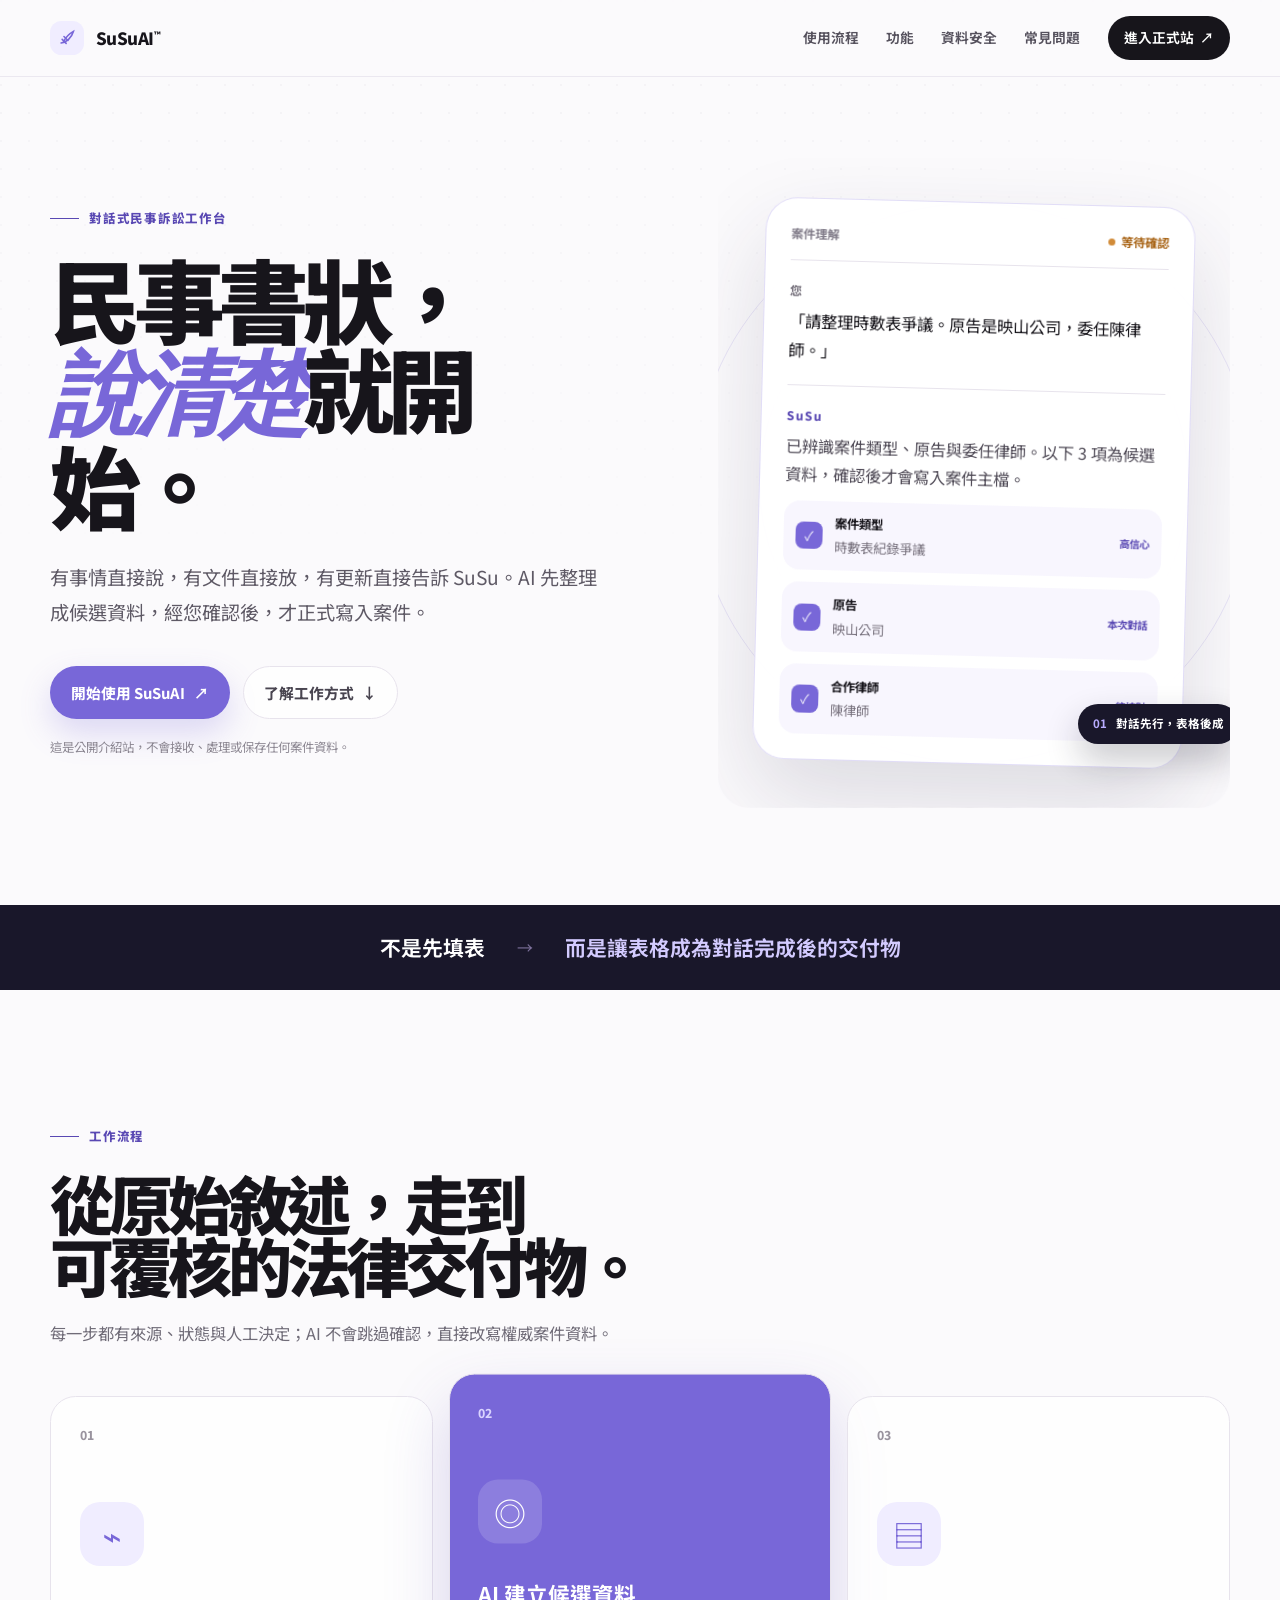
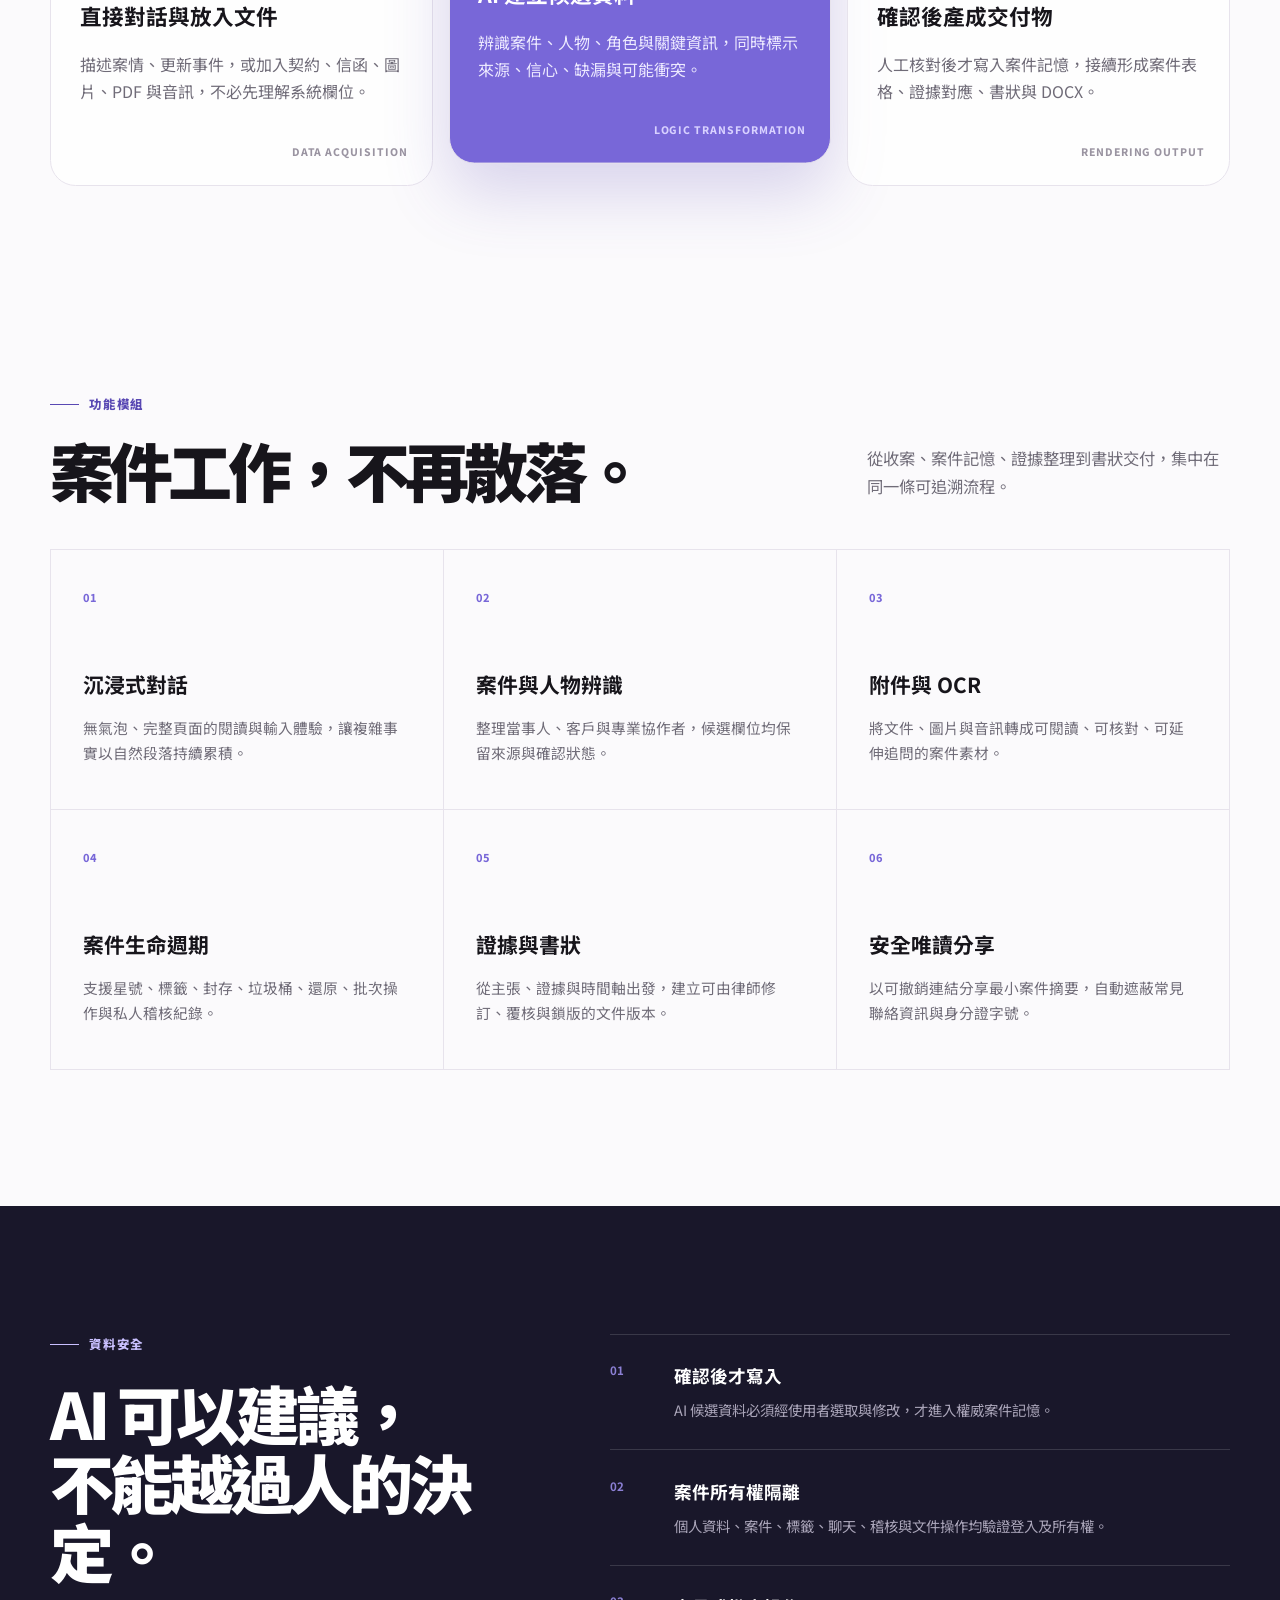
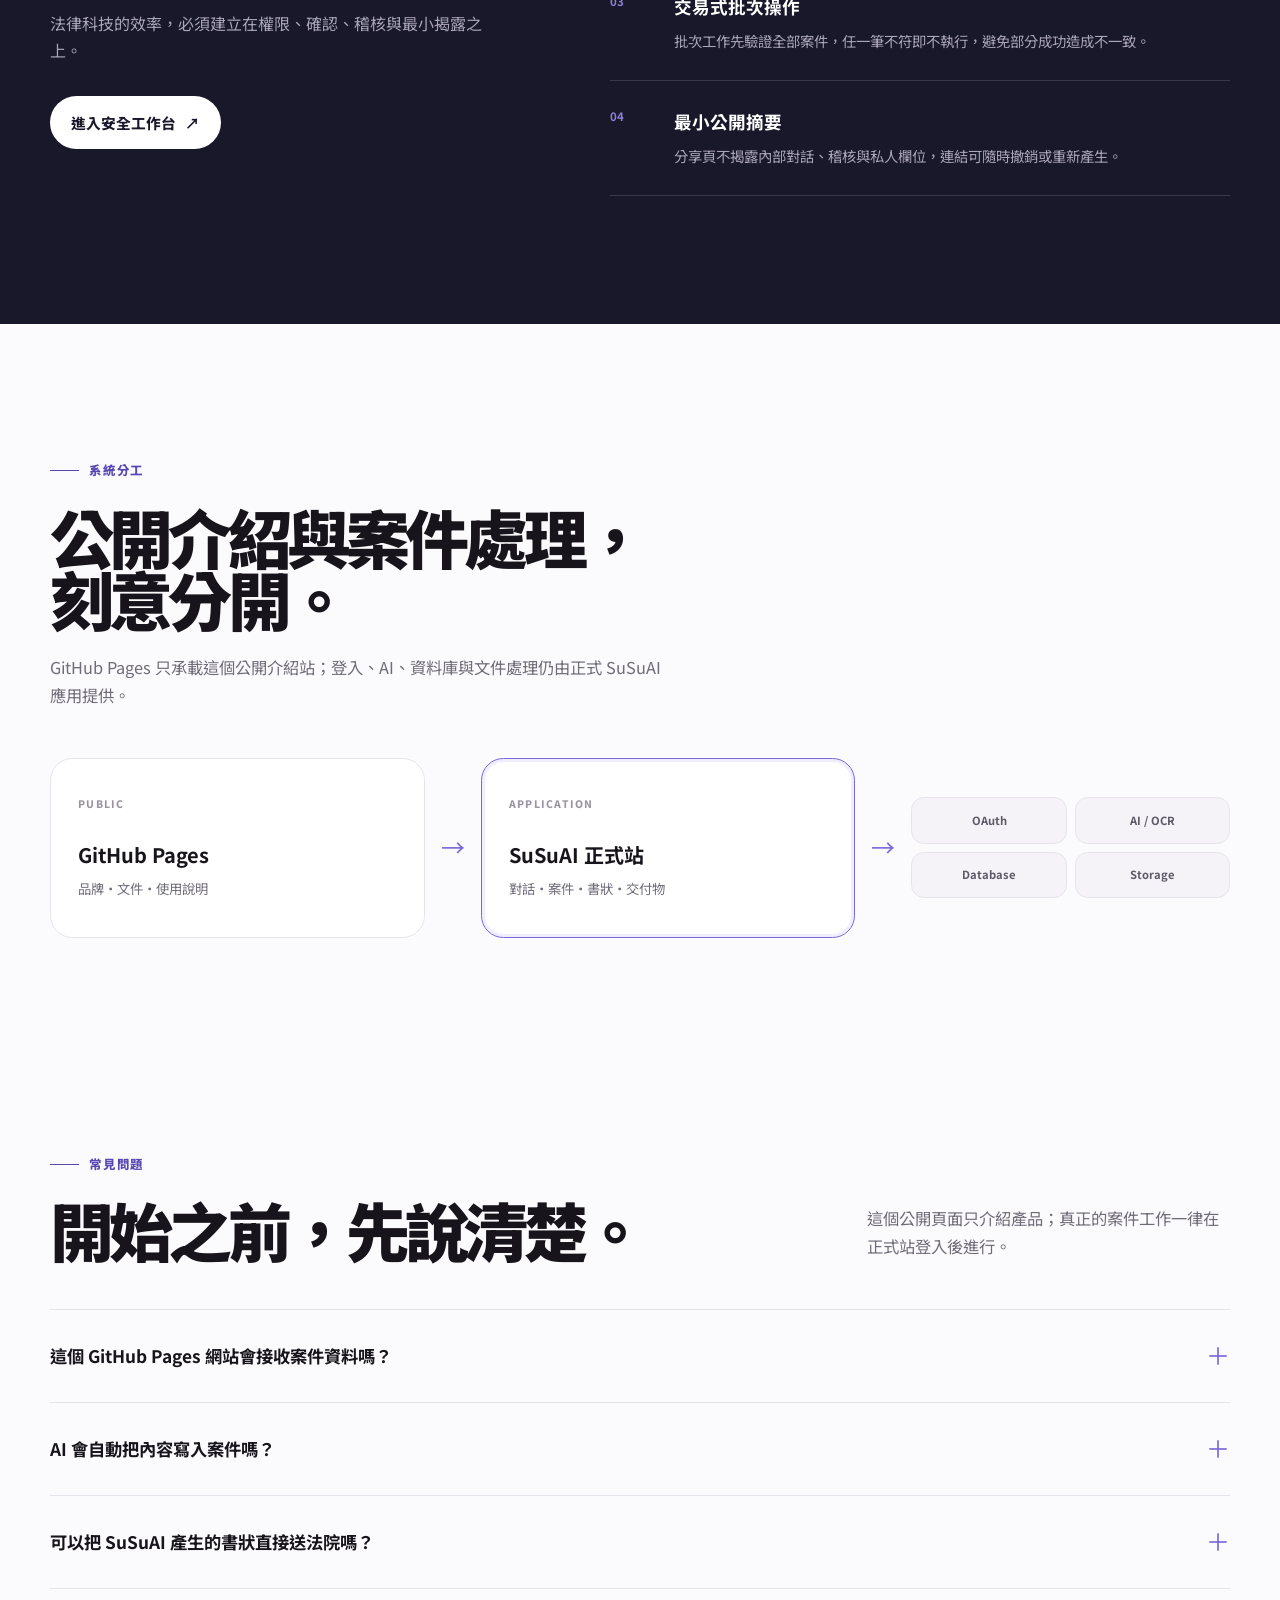
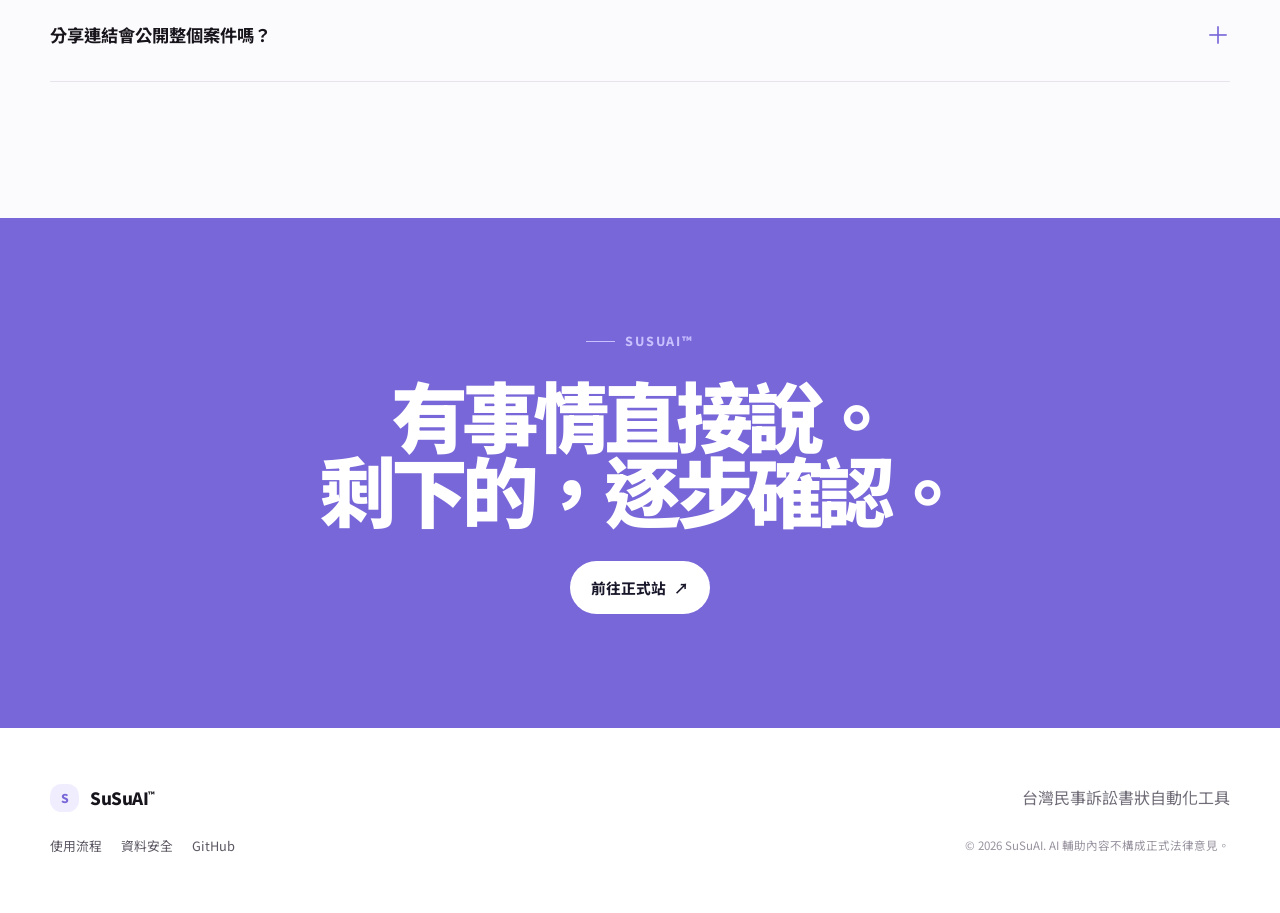
==== index.html @ 1cd90d8f "Publish SuSuAI GitHub Pages introduction site" ====
<!doctype html>
<html lang="zh-Hant">
  <head>
    <meta charset="UTF-8" />
    <meta name="viewport" content="width=device-width, initial-scale=1" />
    <meta name="theme-color" content="#f8f7fc" />
    <meta
      name="description"
      content="SuSuAI 是以對話為入口的台灣民事訴訟書狀協作工具，協助整理案件資料、確認 AI 候選欄位、管理證據與產出可覆核交付物。"
    />
    <meta name="robots" content="index,follow,max-image-preview:large" />
    <meta property="og:type" content="website" />
    <meta property="og:locale" content="zh_TW" />
    <meta property="og:title" content="SuSuAI｜民事書狀，說清楚就開始" />
    <meta
      property="og:description"
      content="從對話與文件開始，由 AI 建立候選資料，經人工確認後形成案件記憶與法律交付物。"
    />
    <meta property="og:url" content="https://kuohuafan.github.io/susuai-pages/" />
    <link rel="canonical" href="https://kuohuafan.github.io/susuai-pages/" />
    <link rel="preconnect" href="https://fonts.googleapis.com" />
    <link rel="preconnect" href="https://fonts.gstatic.com" crossorigin />
    <link
      href="https://fonts.googleapis.com/css2?family=Noto+Sans+TC:wght@400;500;600;700;800;900&family=Source+Serif+4:ital,wght@0,600;1,600&display=swap"
      rel="stylesheet"
    />
    <link
      rel="icon"
      href="data:image/svg+xml,%3Csvg xmlns='http://www.w3.org/2000/svg' viewBox='0 0 64 64'%3E%3Crect width='64' height='64' rx='16' fill='%23eeeafd'/%3E%3Cpath d='M18 43c12-1 22-11 25-24-8 5-15 12-19 22m-3-4 8 8m-5-14 8 8' fill='none' stroke='%237565d8' stroke-width='4' stroke-linecap='round'/%3E%3C/svg%3E"
    />
    <link rel="stylesheet" href="./styles.css" />
    <title>SuSuAI｜民事書狀，說清楚就開始</title>
  </head>
  <body>
    <a class="skip-link" href="#main">跳至主要內容</a>

    <header class="site-header" data-header>
      <a class="brand" href="#top" aria-label="SuSuAI 首頁">
        <span class="brand-mark" aria-hidden="true">
          <svg viewBox="0 0 32 32" role="img">
            <path d="M7 23.5C14.5 23 21.5 16 24 7.5c-5.2 3-10.4 7.8-13.5 14" />
            <path d="m8.5 18.5 5.5 5.5M11 14.5l5.5 5.5" />
          </svg>
        </span>
        <span>SuSuAI<sup>™</sup></span>
      </a>

      <button class="menu-toggle" type="button" aria-expanded="false" aria-controls="site-nav" data-menu-toggle>
        <span class="sr-only">開啟導覽選單</span>
        <span></span><span></span><span></span>
      </button>

      <nav class="site-nav" id="site-nav" aria-label="主要導覽" data-nav>
        <a href="#workflow">使用流程</a>
        <a href="#features">功能</a>
        <a href="#security">資料安全</a>
        <a href="#faq">常見問題</a>
        <a class="nav-cta" href="https://susuai2.manus.space/" target="_blank" rel="noopener noreferrer">
          進入正式站
          <span aria-hidden="true">↗</span>
        </a>
      </nav>
    </header>

    <main id="main">
      <section class="hero" id="top">
        <div class="hero-copy">
          <p class="eyebrow"><span></span> 對話式民事訴訟工作台</p>
          <h1>民事書狀，<br /><em>說清楚</em>就開始。</h1>
          <p class="hero-lead">
            有事情直接說，有文件直接放，有更新直接告訴 SuSu。AI 先整理成候選資料，經您確認後，才正式寫入案件。
          </p>
          <div class="hero-actions">
            <a class="button button-primary" href="https://susuai2.manus.space/" target="_blank" rel="noopener noreferrer">
              開始使用 SuSuAI <span aria-hidden="true">↗</span>
            </a>
            <a class="button button-quiet" href="#workflow">了解工作方式 <span aria-hidden="true">↓</span></a>
          </div>
          <p class="public-note">這是公開介紹站，不會接收、處理或保存任何案件資料。</p>
        </div>

        <div class="hero-stage" aria-label="SuSuAI 工作流程預覽">
          <div class="stage-orbit orbit-one"></div>
          <div class="stage-orbit orbit-two"></div>
          <article class="conversation-sheet">
            <div class="sheet-topline">
              <span>案件理解</span>
              <span class="status"><i></i> 等待確認</span>
            </div>
            <p class="speaker">您</p>
            <p class="statement">「請整理時數表爭議。原告是映山公司，委任陳律師。」</p>
            <div class="rule"></div>
            <p class="speaker accent">SuSu</p>
            <p class="response">已辨識案件類型、原告與委任律師。以下 3 項為候選資料，確認後才會寫入案件主檔。</p>
            <div class="candidate-row">
              <span class="candidate-check">✓</span>
              <span><strong>案件類型</strong><small>時數表紀錄爭議</small></span>
              <span class="confidence">高信心</span>
            </div>
            <div class="candidate-row">
              <span class="candidate-check">✓</span>
              <span><strong>原告</strong><small>映山公司</small></span>
              <span class="confidence">本次對話</span>
            </div>
            <div class="candidate-row">
              <span class="candidate-check">✓</span>
              <span><strong>合作律師</strong><small>陳律師</small></span>
              <span class="confidence">待核對</span>
            </div>
          </article>
          <div class="stage-caption"><span>01</span> 對話先行，表格後成</div>
        </div>
      </section>

      <section class="principle-band" aria-label="核心原則">
        <p>不是先填表</p><span>→</span><p>而是讓表格成為對話完成後的交付物</p>
      </section>

      <section class="section workflow" id="workflow">
        <div class="section-heading">
          <p class="eyebrow"><span></span> 工作流程</p>
          <h2>從原始敘述，走到<br />可覆核的法律交付物。</h2>
          <p>每一步都有來源、狀態與人工決定；AI 不會跳過確認，直接改寫權威案件資料。</p>
        </div>
        <div class="workflow-grid">
          <article class="workflow-card">
            <div class="step-number">01</div>
            <div class="step-icon" aria-hidden="true">⌁</div>
            <h3>直接對話與放入文件</h3>
            <p>描述案情、更新事件，或加入契約、信函、圖片、PDF 與音訊，不必先理解系統欄位。</p>
            <span class="card-tag">Data acquisition</span>
          </article>
          <article class="workflow-card featured">
            <div class="step-number">02</div>
            <div class="step-icon" aria-hidden="true">◎</div>
            <h3>AI 建立候選資料</h3>
            <p>辨識案件、人物、角色與關鍵資訊，同時標示來源、信心、缺漏與可能衝突。</p>
            <span class="card-tag">Logic transformation</span>
          </article>
          <article class="workflow-card">
            <div class="step-number">03</div>
            <div class="step-icon" aria-hidden="true">▤</div>
            <h3>確認後產成交付物</h3>
            <p>人工核對後才寫入案件記憶，接續形成案件表格、證據對應、書狀與 DOCX。</p>
            <span class="card-tag">Rendering output</span>
          </article>
        </div>
      </section>

      <section class="section features" id="features">
        <div class="section-heading split-heading">
          <div>
            <p class="eyebrow"><span></span> 功能模組</p>
            <h2>案件工作，不再散落。</h2>
          </div>
          <p>從收案、案件記憶、證據整理到書狀交付，集中在同一條可追溯流程。</p>
        </div>
        <div class="feature-grid">
          <article class="feature-item"><span>01</span><h3>沉浸式對話</h3><p>無氣泡、完整頁面的閱讀與輸入體驗，讓複雜事實以自然段落持續累積。</p></article>
          <article class="feature-item"><span>02</span><h3>案件與人物辨識</h3><p>整理當事人、客戶與專業協作者，候選欄位均保留來源與確認狀態。</p></article>
          <article class="feature-item"><span>03</span><h3>附件與 OCR</h3><p>將文件、圖片與音訊轉成可閱讀、可核對、可延伸追問的案件素材。</p></article>
          <article class="feature-item"><span>04</span><h3>案件生命週期</h3><p>支援星號、標籤、封存、垃圾桶、還原、批次操作與私人稽核紀錄。</p></article>
          <article class="feature-item"><span>05</span><h3>證據與書狀</h3><p>從主張、證據與時間軸出發，建立可由律師修訂、覆核與鎖版的文件版本。</p></article>
          <article class="feature-item"><span>06</span><h3>安全唯讀分享</h3><p>以可撤銷連結分享最小案件摘要，自動遮蔽常見聯絡資訊與身分證字號。</p></article>
        </div>
      </section>

      <section class="section security" id="security">
        <div class="security-intro">
          <p class="eyebrow light"><span></span> 資料安全</p>
          <h2>AI 可以建議，<br />不能越過人的決定。</h2>
          <p>法律科技的效率，必須建立在權限、確認、稽核與最小揭露之上。</p>
          <a class="button button-light" href="https://susuai2.manus.space/" target="_blank" rel="noopener noreferrer">進入安全工作台 <span aria-hidden="true">↗</span></a>
        </div>
        <div class="security-list">
          <article><b>01</b><div><h3>確認後才寫入</h3><p>AI 候選資料必須經使用者選取與修改，才進入權威案件記憶。</p></div></article>
          <article><b>02</b><div><h3>案件所有權隔離</h3><p>個人資料、案件、標籤、聊天、稽核與文件操作均驗證登入及所有權。</p></div></article>
          <article><b>03</b><div><h3>交易式批次操作</h3><p>批次工作先驗證全部案件，任一筆不符即不執行，避免部分成功造成不一致。</p></div></article>
          <article><b>04</b><div><h3>最小公開摘要</h3><p>分享頁不揭露內部對話、稽核與私人欄位，連結可隨時撤銷或重新產生。</p></div></article>
        </div>
      </section>

      <section class="section architecture" id="architecture">
        <div class="section-heading">
          <p class="eyebrow"><span></span> 系統分工</p>
          <h2>公開介紹與案件處理，<br />刻意分開。</h2>
          <p>GitHub Pages 只承載這個公開介紹站；登入、AI、資料庫與文件處理仍由正式 SuSuAI 應用提供。</p>
        </div>
        <div class="architecture-map" role="img" aria-label="GitHub Pages 公開介紹站導向 Manus 正式應用，正式應用連接 OAuth、AI、資料庫與檔案儲存">
          <div class="arch-node public"><span>PUBLIC</span><strong>GitHub Pages</strong><small>品牌・文件・使用說明</small></div>
          <div class="arch-arrow">→</div>
          <div class="arch-node app"><span>APPLICATION</span><strong>SuSuAI 正式站</strong><small>對話・案件・書狀・交付物</small></div>
          <div class="arch-arrow desktop-only">→</div>
          <div class="arch-stack">
            <span>OAuth</span><span>AI / OCR</span><span>Database</span><span>Storage</span>
          </div>
        </div>
      </section>

      <section class="section faq" id="faq">
        <div class="section-heading split-heading">
          <div>
            <p class="eyebrow"><span></span> 常見問題</p>
            <h2>開始之前，先說清楚。</h2>
          </div>
          <p>這個公開頁面只介紹產品；真正的案件工作一律在正式站登入後進行。</p>
        </div>
        <div class="faq-list">
          <details><summary>這個 GitHub Pages 網站會接收案件資料嗎？<span>＋</span></summary><p>不會。本頁沒有登入、表單、上傳、API 或案件處理功能；所有工作按鈕都會開啟 SuSuAI 正式站。</p></details>
          <details><summary>AI 會自動把內容寫入案件嗎？<span>＋</span></summary><p>不會。AI 先建立候選欄位並標示來源與信心；只有使用者確認的項目才會進入正式案件記憶。</p></details>
          <details><summary>可以把 SuSuAI 產生的書狀直接送法院嗎？<span>＋</span></summary><p>不建議。系統提供草稿、格式檢查與協作工具，但正式法律意見、法條引用、訴訟策略及送件內容仍應由承辦律師核閱。</p></details>
          <details><summary>分享連結會公開整個案件嗎？<span>＋</span></summary><p>不會。唯讀分享只回傳最小必要摘要，排除內部對話、稽核與私人欄位；案件擁有者也可以撤銷或重建連結。</p></details>
        </div>
      </section>

      <section class="closing-cta">
        <p class="eyebrow light"><span></span> SuSuAI™</p>
        <h2>有事情直接說。<br />剩下的，逐步確認。</h2>
        <a class="button button-light" href="https://susuai2.manus.space/" target="_blank" rel="noopener noreferrer">前往正式站 <span aria-hidden="true">↗</span></a>
      </section>
    </main>

    <footer class="site-footer">
      <a class="brand" href="#top"><span class="brand-mark small" aria-hidden="true">S</span><span>SuSuAI<sup>™</sup></span></a>
      <p>台灣民事訴訟書狀自動化工具</p>
      <nav aria-label="頁尾導覽"><a href="#workflow">使用流程</a><a href="#security">資料安全</a><a href="https://github.com/KuohuaFan/susuai-pages" target="_blank" rel="noopener noreferrer">GitHub</a></nav>
      <p class="copyright">© <span data-year></span> SuSuAI. AI 輔助內容不構成正式法律意見。</p>
    </footer>

    <script src="./script.js" defer></script>
  </body>
</html>
---- styles.css ----
:root {
  --paper: #fbfafc;
  --white: #ffffff;
  --ink: #17151b;
  --muted: #706c78;
  --line: #e7e3ec;
  --lavender: #7867d8;
  --lavender-dark: #5948b3;
  --lavender-soft: #f0edff;
  --lilac: #e6e0ff;
  --navy: #19172a;
  --amber: #a86416;
  --max-width: 1180px;
  --ease-out: cubic-bezier(0.23, 1, 0.32, 1);
}

* { box-sizing: border-box; }
html { scroll-behavior: smooth; }
body {
  margin: 0;
  min-width: 320px;
  overflow-x: hidden;
  background: var(--paper);
  color: var(--ink);
  font-family: "Noto Sans TC", system-ui, -apple-system, BlinkMacSystemFont, "Segoe UI", sans-serif;
  line-height: 1.7;
  text-rendering: optimizeLegibility;
}
body::before {
  content: "";
  position: fixed;
  inset: 0;
  pointer-events: none;
  opacity: 0.22;
  background-image: radial-gradient(circle at 1px 1px, rgba(55, 45, 83, 0.18) 1px, transparent 0);
  background-size: 28px 28px;
  mask-image: linear-gradient(to bottom, black, transparent 68%);
  z-index: -1;
}
a { color: inherit; }
button, a { -webkit-tap-highlight-color: transparent; }
button:focus-visible, a:focus-visible, summary:focus-visible { outline: 3px solid rgba(120, 103, 216, 0.45); outline-offset: 4px; }
.sr-only { position: absolute; width: 1px; height: 1px; padding: 0; margin: -1px; overflow: hidden; clip: rect(0, 0, 0, 0); white-space: nowrap; border: 0; }
.skip-link { position: fixed; top: 0; left: 1rem; z-index: 100; transform: translateY(-120%); background: var(--ink); color: white; padding: 0.7rem 1rem; border-radius: 0 0 0.75rem 0.75rem; transition: transform 160ms var(--ease-out); }
.skip-link:focus { transform: translateY(0); }

.site-header {
  position: sticky;
  top: 0;
  z-index: 50;
  display: flex;
  align-items: center;
  justify-content: space-between;
  width: 100%;
  padding: 1rem max(1.25rem, calc((100vw - var(--max-width)) / 2));
  background: rgba(251, 250, 252, 0.9);
  border-bottom: 1px solid rgba(231, 227, 236, 0.78);
  backdrop-filter: blur(18px);
}
.brand { display: inline-flex; align-items: center; gap: 0.72rem; text-decoration: none; font-size: 1.06rem; font-weight: 850; letter-spacing: -0.03em; }
.brand sup { font-size: 0.5em; vertical-align: super; }
.brand-mark { display: grid; width: 2.15rem; height: 2.15rem; place-items: center; border-radius: 0.72rem; background: var(--lavender-soft); color: var(--lavender); }
.brand-mark svg { width: 1.45rem; height: 1.45rem; fill: none; stroke: currentColor; stroke-width: 2.2; stroke-linecap: round; }
.brand-mark.small { width: 1.8rem; height: 1.8rem; font-size: 0.76rem; }
.site-nav { display: flex; align-items: center; gap: 1.7rem; }
.site-nav a { color: #55515d; font-size: 0.86rem; font-weight: 650; text-decoration: none; transition: color 160ms var(--ease-out); }
.site-nav a:hover { color: var(--ink); }
.site-nav .nav-cta { display: inline-flex; align-items: center; gap: 0.4rem; padding: 0.65rem 1rem; border-radius: 999px; background: var(--ink); color: white; }
.menu-toggle { display: none; width: 2.75rem; height: 2.75rem; place-items: center; gap: 4px; border: 0; border-radius: 50%; background: var(--white); box-shadow: 0 8px 25px rgba(30, 25, 50, 0.08); }
.menu-toggle span:not(.sr-only) { display: block; width: 17px; height: 1.5px; background: currentColor; transition: transform 180ms var(--ease-out), opacity 180ms var(--ease-out); }
.menu-toggle[aria-expanded="true"] span:nth-child(2) { transform: translateY(5.5px) rotate(45deg); }
.menu-toggle[aria-expanded="true"] span:nth-child(3) { opacity: 0; }
.menu-toggle[aria-expanded="true"] span:nth-child(4) { transform: translateY(-5.5px) rotate(-45deg); }

.hero { position: relative; display: grid; grid-template-columns: minmax(0, 1.05fr) minmax(380px, 0.95fr); align-items: center; gap: clamp(3rem, 8vw, 7.5rem); width: min(var(--max-width), calc(100% - 2.5rem)); min-height: calc(100svh - 72px); margin: 0 auto; padding: 5rem 0 6rem; }
.hero-copy { position: relative; z-index: 2; }
.eyebrow { display: flex; align-items: center; gap: 0.65rem; margin: 0 0 1.45rem; color: var(--lavender-dark); font-size: 0.78rem; font-weight: 800; letter-spacing: 0.14em; text-transform: uppercase; }
.eyebrow span { width: 1.8rem; height: 1px; background: currentColor; }
.eyebrow.light { color: #c9c0ff; }
.hero h1, .section h2, .closing-cta h2 { margin: 0; font-size: clamp(3.6rem, 7.1vw, 6.8rem); line-height: 0.98; letter-spacing: -0.075em; font-weight: 900; }
.hero h1 em { color: var(--lavender); font-family: "Source Serif 4", serif; font-weight: 600; }
.hero-lead { max-width: 44rem; margin: 2rem 0 0; color: #5e5965; font-size: clamp(1.05rem, 1.5vw, 1.3rem); line-height: 1.85; }
.hero-actions { display: flex; flex-wrap: wrap; gap: 0.8rem; margin-top: 2.2rem; }
.button { display: inline-flex; min-height: 3.25rem; align-items: center; justify-content: center; gap: 0.55rem; padding: 0.8rem 1.25rem; border: 1px solid transparent; border-radius: 999px; font-size: 0.92rem; font-weight: 750; text-decoration: none; transition: transform 160ms var(--ease-out), background 160ms var(--ease-out), box-shadow 160ms var(--ease-out); }
.button:active { transform: scale(0.97); }
.button-primary { background: var(--lavender); color: white; box-shadow: 0 14px 32px rgba(120, 103, 216, 0.24); }
.button-primary:hover { background: var(--lavender-dark); transform: translateY(-2px); }
.button-quiet { border-color: var(--line); background: rgba(255,255,255,0.7); color: #494550; }
.button-quiet:hover { background: white; }
.button-light { background: white; color: var(--navy); }
.public-note { margin: 1.15rem 0 0; color: #8b8691; font-size: 0.78rem; }

.hero-stage { position: relative; min-height: 650px; display: grid; place-items: center; overflow: hidden; border-radius: 2rem; }
.stage-orbit { position: absolute; border: 1px solid rgba(120, 103, 216, 0.15); border-radius: 50%; }
.orbit-one { width: 560px; height: 560px; }
.orbit-two { width: 430px; height: 430px; }
.conversation-sheet { position: relative; z-index: 2; width: min(100%, 430px); padding: 1.55rem; border: 1px solid rgba(120, 103, 216, 0.22); border-radius: 2rem; background: rgba(255, 255, 255, 0.92); box-shadow: 0 38px 90px rgba(44, 37, 73, 0.15); backdrop-filter: blur(16px); transform: rotate(1.5deg); }
.sheet-topline { display: flex; justify-content: space-between; align-items: center; padding-bottom: 1rem; border-bottom: 1px solid var(--line); color: #847f8c; font-size: 0.76rem; font-weight: 700; }
.status { display: inline-flex; align-items: center; gap: 0.4rem; color: var(--amber); }
.status i { width: 0.45rem; height: 0.45rem; border-radius: 50%; background: #d18b38; }
.speaker { margin: 1.25rem 0 0.35rem; color: #7b7681; font-size: 0.75rem; font-weight: 800; letter-spacing: 0.08em; }
.speaker.accent { color: var(--lavender-dark); }
.statement, .response { margin: 0; font-size: 1.02rem; line-height: 1.75; }
.response { color: #4f4a56; }
.rule { height: 1px; margin-top: 1.25rem; background: var(--line); }
.candidate-row { display: grid; grid-template-columns: auto 1fr auto; align-items: center; gap: 0.75rem; margin-top: 0.75rem; padding: 0.75rem; border-radius: 1rem; background: #f8f6fe; }
.candidate-check { display: grid; width: 1.7rem; height: 1.7rem; place-items: center; border-radius: 0.5rem; background: var(--lavender); color: white; font-size: 0.8rem; }
.candidate-row strong, .candidate-row small { display: block; }
.candidate-row strong { font-size: 0.78rem; }
.candidate-row small { margin-top: 0.12rem; color: #77717d; }
.confidence { color: var(--lavender-dark); font-size: 0.65rem; font-weight: 700; }
.stage-caption { position: absolute; right: -0.5rem; bottom: 4rem; z-index: 3; display: flex; align-items: center; gap: 0.55rem; padding: 0.65rem 0.9rem; border-radius: 999px; background: var(--navy); color: white; font-size: 0.72rem; font-weight: 700; box-shadow: 0 16px 34px rgba(25, 23, 42, 0.24); }
.stage-caption span { color: #b9adff; }

.principle-band { display: flex; align-items: center; justify-content: center; gap: 2rem; padding: 1.55rem 1.5rem; background: var(--navy); color: white; text-align: center; }
.principle-band p { margin: 0; font-size: clamp(0.95rem, 1.7vw, 1.3rem); font-weight: 650; }
.principle-band p:last-child { color: #d3cbff; }
.principle-band span { color: #7f739e; }

.section { width: min(var(--max-width), calc(100% - 2.5rem)); margin: 0 auto; padding: 8.5rem 0; }
.section-heading { max-width: 790px; margin-bottom: 3rem; }
.section-heading h2 { font-size: clamp(2.45rem, 5vw, 4.8rem); }
.section-heading > p:last-child, .split-heading > p { max-width: 620px; margin: 1.5rem 0 0; color: var(--muted); font-size: 1.02rem; }
.split-heading { display: grid; max-width: none; grid-template-columns: 1.35fr 0.65fr; align-items: end; gap: 4rem; }

.workflow-grid { display: grid; grid-template-columns: repeat(3, 1fr); gap: 1rem; }
.workflow-card { position: relative; min-height: 390px; padding: 1.8rem; border: 1px solid var(--line); border-radius: 1.6rem; background: rgba(255,255,255,0.72); overflow: hidden; }
.workflow-card.featured { background: var(--lavender); color: white; transform: translateY(-1.4rem); box-shadow: 0 30px 65px rgba(94, 78, 184, 0.22); }
.step-number { color: #99939e; font-size: 0.76rem; font-weight: 800; }
.featured .step-number { color: #d9d3ff; }
.step-icon { display: grid; width: 4rem; height: 4rem; place-items: center; margin: 3.5rem 0 2rem; border-radius: 1.25rem; background: var(--lavender-soft); color: var(--lavender); font-size: 2rem; }
.featured .step-icon { background: rgba(255,255,255,0.15); color: white; }
.workflow-card h3 { margin: 0; font-size: 1.35rem; }
.workflow-card p { color: var(--muted); }
.featured p { color: #edeaff; }
.card-tag { position: absolute; right: 1.5rem; bottom: 1.5rem; color: #9a94a1; font-size: 0.65rem; font-weight: 800; letter-spacing: 0.09em; text-transform: uppercase; }
.featured .card-tag { color: #d8d1ff; }

.features { padding-top: 4.5rem; }
.feature-grid { display: grid; grid-template-columns: repeat(3, 1fr); border-top: 1px solid var(--line); border-left: 1px solid var(--line); }
.feature-item { min-height: 260px; padding: 2rem; border-right: 1px solid var(--line); border-bottom: 1px solid var(--line); background: rgba(251, 250, 252, 0.62); transition: background 180ms var(--ease-out), transform 180ms var(--ease-out); }
.feature-item:hover { position: relative; background: white; transform: translateY(-3px); box-shadow: 0 20px 44px rgba(34, 28, 54, 0.08); }
.feature-item > span { color: var(--lavender); font-size: 0.68rem; font-weight: 800; }
.feature-item h3 { margin: 3.6rem 0 0.8rem; font-size: 1.3rem; }
.feature-item p { margin: 0; color: var(--muted); font-size: 0.92rem; }

.security { display: grid; width: 100%; grid-template-columns: minmax(0, 0.85fr) minmax(0, 1.15fr); gap: clamp(3rem, 8vw, 8rem); margin: 0; padding: 8rem max(1.25rem, calc((100vw - var(--max-width)) / 2)); background: var(--navy); color: white; }
.security-intro h2 { margin: 0; font-size: clamp(2.7rem, 5vw, 5rem); line-height: 1.08; letter-spacing: -0.065em; }
.security-intro > p:not(.eyebrow) { max-width: 520px; margin: 1.5rem 0 2rem; color: #aaa5b9; }
.security-list { border-top: 1px solid rgba(255,255,255,0.14); }
.security-list article { display: grid; grid-template-columns: 3rem 1fr; gap: 1rem; padding: 1.65rem 0; border-bottom: 1px solid rgba(255,255,255,0.14); }
.security-list b { color: #8c80d5; font-size: 0.72rem; }
.security-list h3 { margin: 0 0 0.45rem; font-size: 1.1rem; }
.security-list p { margin: 0; color: #aaa5b9; font-size: 0.9rem; }

.architecture-map { display: grid; grid-template-columns: 1fr auto 1fr auto 0.85fr; align-items: center; gap: 1rem; margin-top: 3rem; }
.arch-node { display: flex; min-height: 180px; flex-direction: column; justify-content: center; padding: 1.7rem; border: 1px solid var(--line); border-radius: 1.4rem; background: white; }
.arch-node span { color: #9a94a1; font-size: 0.65rem; font-weight: 800; letter-spacing: 0.12em; }
.arch-node strong { margin-top: 1.6rem; font-size: 1.25rem; }
.arch-node small { margin-top: 0.35rem; color: var(--muted); }
.arch-node.app { border-color: var(--lavender); box-shadow: inset 0 0 0 3px var(--lavender-soft); }
.arch-arrow { color: var(--lavender); font-size: 1.5rem; }
.arch-stack { display: grid; grid-template-columns: repeat(2, 1fr); gap: 0.5rem; }
.arch-stack span { padding: 0.8rem 0.45rem; border: 1px solid var(--line); border-radius: 0.8rem; background: #f5f3f8; color: #5f5967; font-size: 0.7rem; font-weight: 700; text-align: center; }

.faq { padding-top: 5rem; }
.faq-list { border-top: 1px solid var(--line); }
.faq-list details { border-bottom: 1px solid var(--line); }
.faq-list summary { display: flex; align-items: center; justify-content: space-between; gap: 1rem; padding: 1.6rem 0; font-size: 1.08rem; font-weight: 700; cursor: pointer; list-style: none; }
.faq-list summary::-webkit-details-marker { display: none; }
.faq-list summary span { color: var(--lavender); font-size: 1.5rem; font-weight: 400; transition: transform 180ms var(--ease-out); }
.faq-list details[open] summary span { transform: rotate(45deg); }
.faq-list details p { max-width: 780px; margin: -0.4rem 0 1.7rem; color: var(--muted); }

.closing-cta { display: grid; min-height: 510px; place-content: center; padding: 5rem 1.5rem; background: var(--lavender); color: white; text-align: center; }
.closing-cta .eyebrow { justify-content: center; }
.closing-cta h2 { font-size: clamp(3rem, 6vw, 6rem); }
.closing-cta .button { justify-self: center; margin-top: 2.2rem; }

.site-footer { display: grid; grid-template-columns: 1fr 1fr; align-items: center; gap: 1.4rem; padding: 3.5rem max(1.25rem, calc((100vw - var(--max-width)) / 2)); background: white; }
.site-footer > p { margin: 0; color: var(--muted); text-align: right; }
.site-footer nav { display: flex; gap: 1.2rem; }
.site-footer nav a { color: #5c5762; font-size: 0.8rem; text-decoration: none; }
.site-footer .copyright { color: #99939f; font-size: 0.72rem; }

@media (max-width: 900px) {
  .menu-toggle { display: grid; }
  .site-nav { position: fixed; inset: 4.8rem 1rem auto; display: grid; gap: 0; padding: 0.75rem; border: 1px solid var(--line); border-radius: 1.25rem; background: rgba(255,255,255,0.97); box-shadow: 0 28px 65px rgba(32, 26, 50, 0.16); opacity: 0; transform: translateY(-0.7rem) scale(0.98); transform-origin: top right; pointer-events: none; transition: opacity 180ms var(--ease-out), transform 180ms var(--ease-out); }
  .site-nav[data-open="true"] { opacity: 1; transform: none; pointer-events: auto; }
  .site-nav a { padding: 0.85rem 0.9rem; }
  .site-nav .nav-cta { margin-top: 0.35rem; justify-content: center; }
  .hero { grid-template-columns: 1fr; gap: 2rem; padding-top: 4rem; }
  .hero-stage { min-height: 590px; }
  .stage-caption { right: 1rem; }
  .workflow-grid { grid-template-columns: 1fr; }
  .workflow-card { min-height: 300px; }
  .workflow-card.featured { transform: none; }
  .step-icon { margin: 2.4rem 0 1.6rem; }
  .feature-grid { grid-template-columns: repeat(2, 1fr); }
  .security { grid-template-columns: 1fr; }
  .architecture-map { grid-template-columns: 1fr; }
  .arch-arrow { transform: rotate(90deg); justify-self: center; }
  .desktop-only { display: none; }
  .arch-stack { grid-template-columns: repeat(4, 1fr); }
}

@media (max-width: 620px) {
  .site-header { padding: 0.8rem 1rem; }
  .hero { width: min(100% - 2rem, var(--max-width)); min-height: auto; padding: 4rem 0 4.5rem; }
  .hero h1 { font-size: clamp(3.15rem, 15vw, 5rem); }
  .hero-lead { font-size: 1rem; }
  .hero-actions { display: grid; }
  .button { width: 100%; }
  .hero-stage { min-height: 520px; }
  .conversation-sheet { padding: 1.15rem; border-radius: 1.5rem; transform: none; }
  .orbit-one { width: 100%; height: auto; aspect-ratio: 1; }
  .orbit-two { width: 78%; height: auto; aspect-ratio: 1; }
  .candidate-row { grid-template-columns: auto 1fr; }
  .confidence { grid-column: 2; }
  .stage-caption { bottom: 0; right: 0; }
  .principle-band { flex-direction: column; gap: 0.25rem; padding: 1.4rem 1rem; }
  .principle-band span { transform: rotate(90deg); }
  .section { width: min(100% - 2rem, var(--max-width)); padding: 6rem 0; }
  .section-heading h2 { font-size: clamp(2.4rem, 12vw, 3.9rem); }
  .split-heading { grid-template-columns: 1fr; gap: 0.25rem; }
  .feature-grid { grid-template-columns: 1fr; }
  .feature-item { min-height: 220px; }
  .security { padding: 6rem 1rem; }
  .security-intro h2 { font-size: 2.75rem; }
  .arch-stack { grid-template-columns: repeat(2, 1fr); }
  .closing-cta h2 { font-size: 3.2rem; }
  .site-footer { grid-template-columns: 1fr; padding: 3rem 1rem; }
  .site-footer > p { text-align: left; }
  .site-footer nav { flex-wrap: wrap; }
}

@media (prefers-reduced-motion: reduce) {
  html { scroll-behavior: auto; }
  *, *::before, *::after { transition-duration: 0.01ms !important; animation-duration: 0.01ms !important; animation-iteration-count: 1 !important; }
}
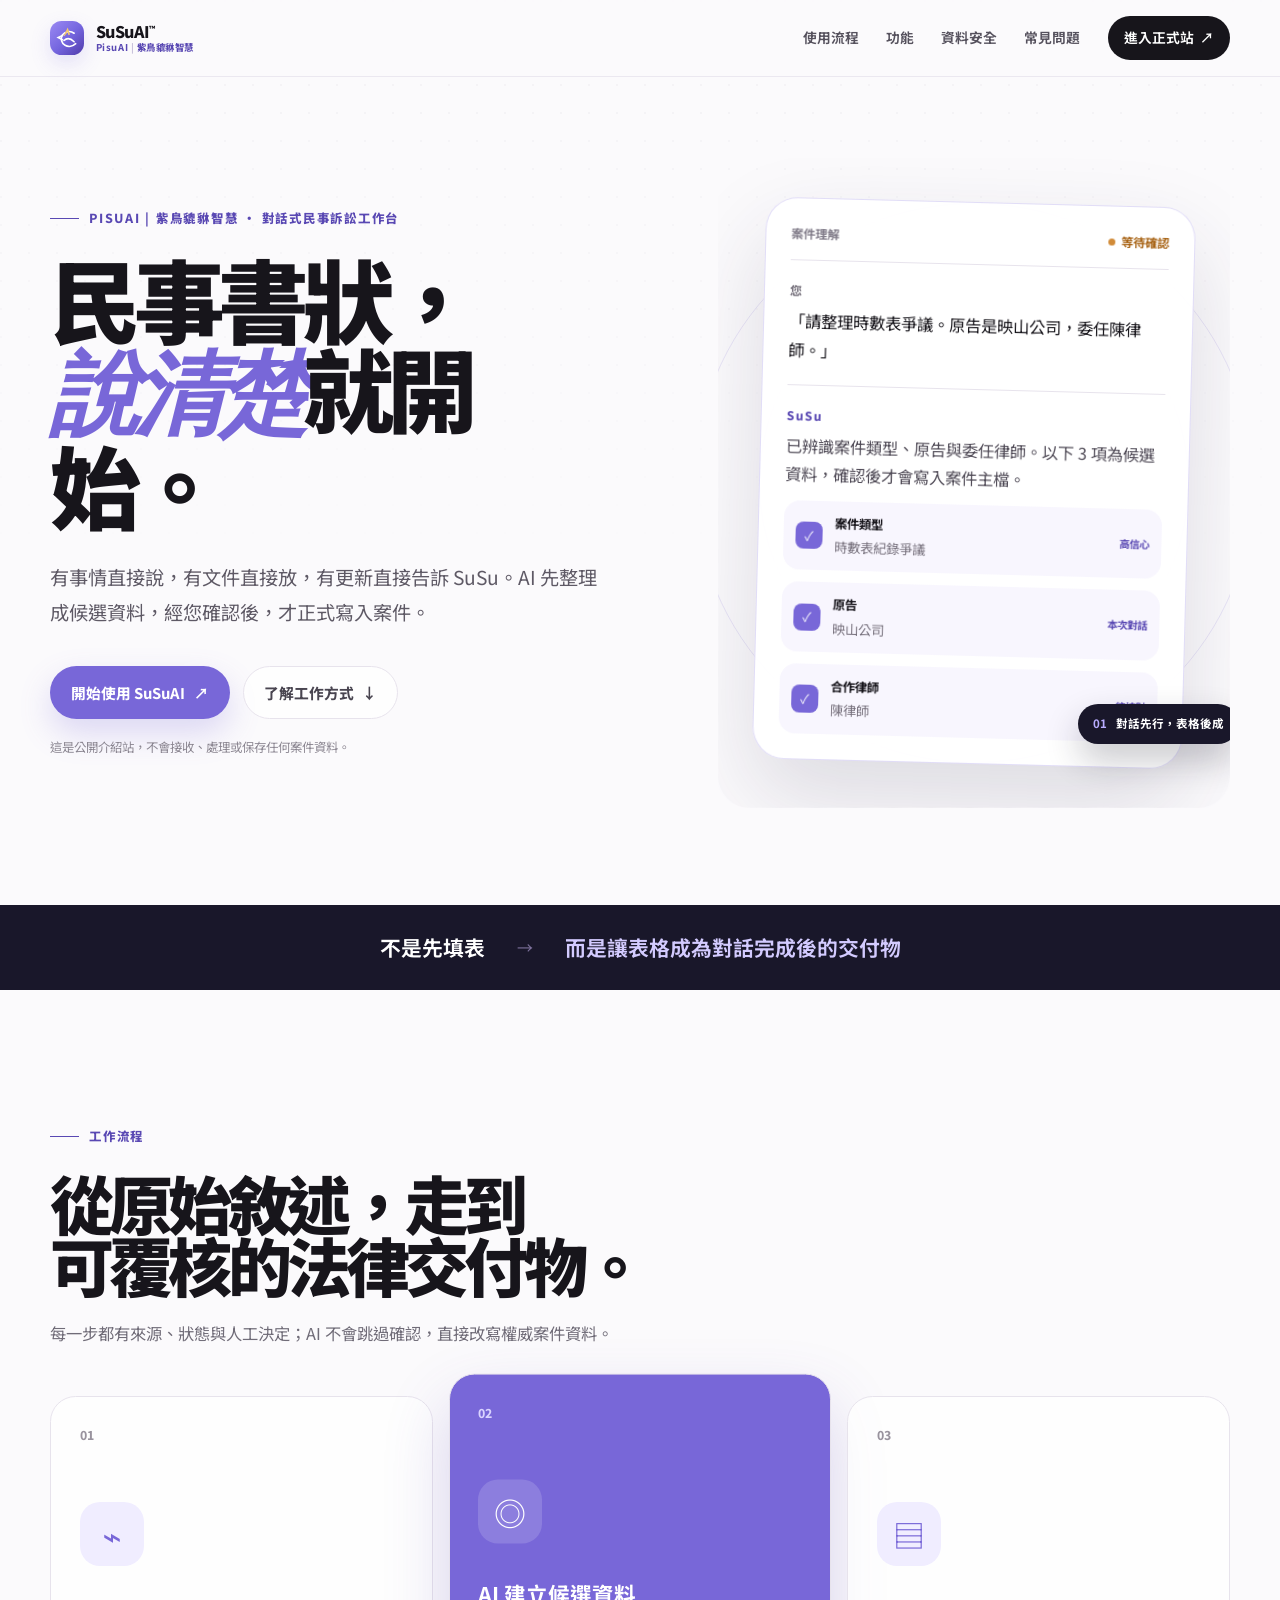
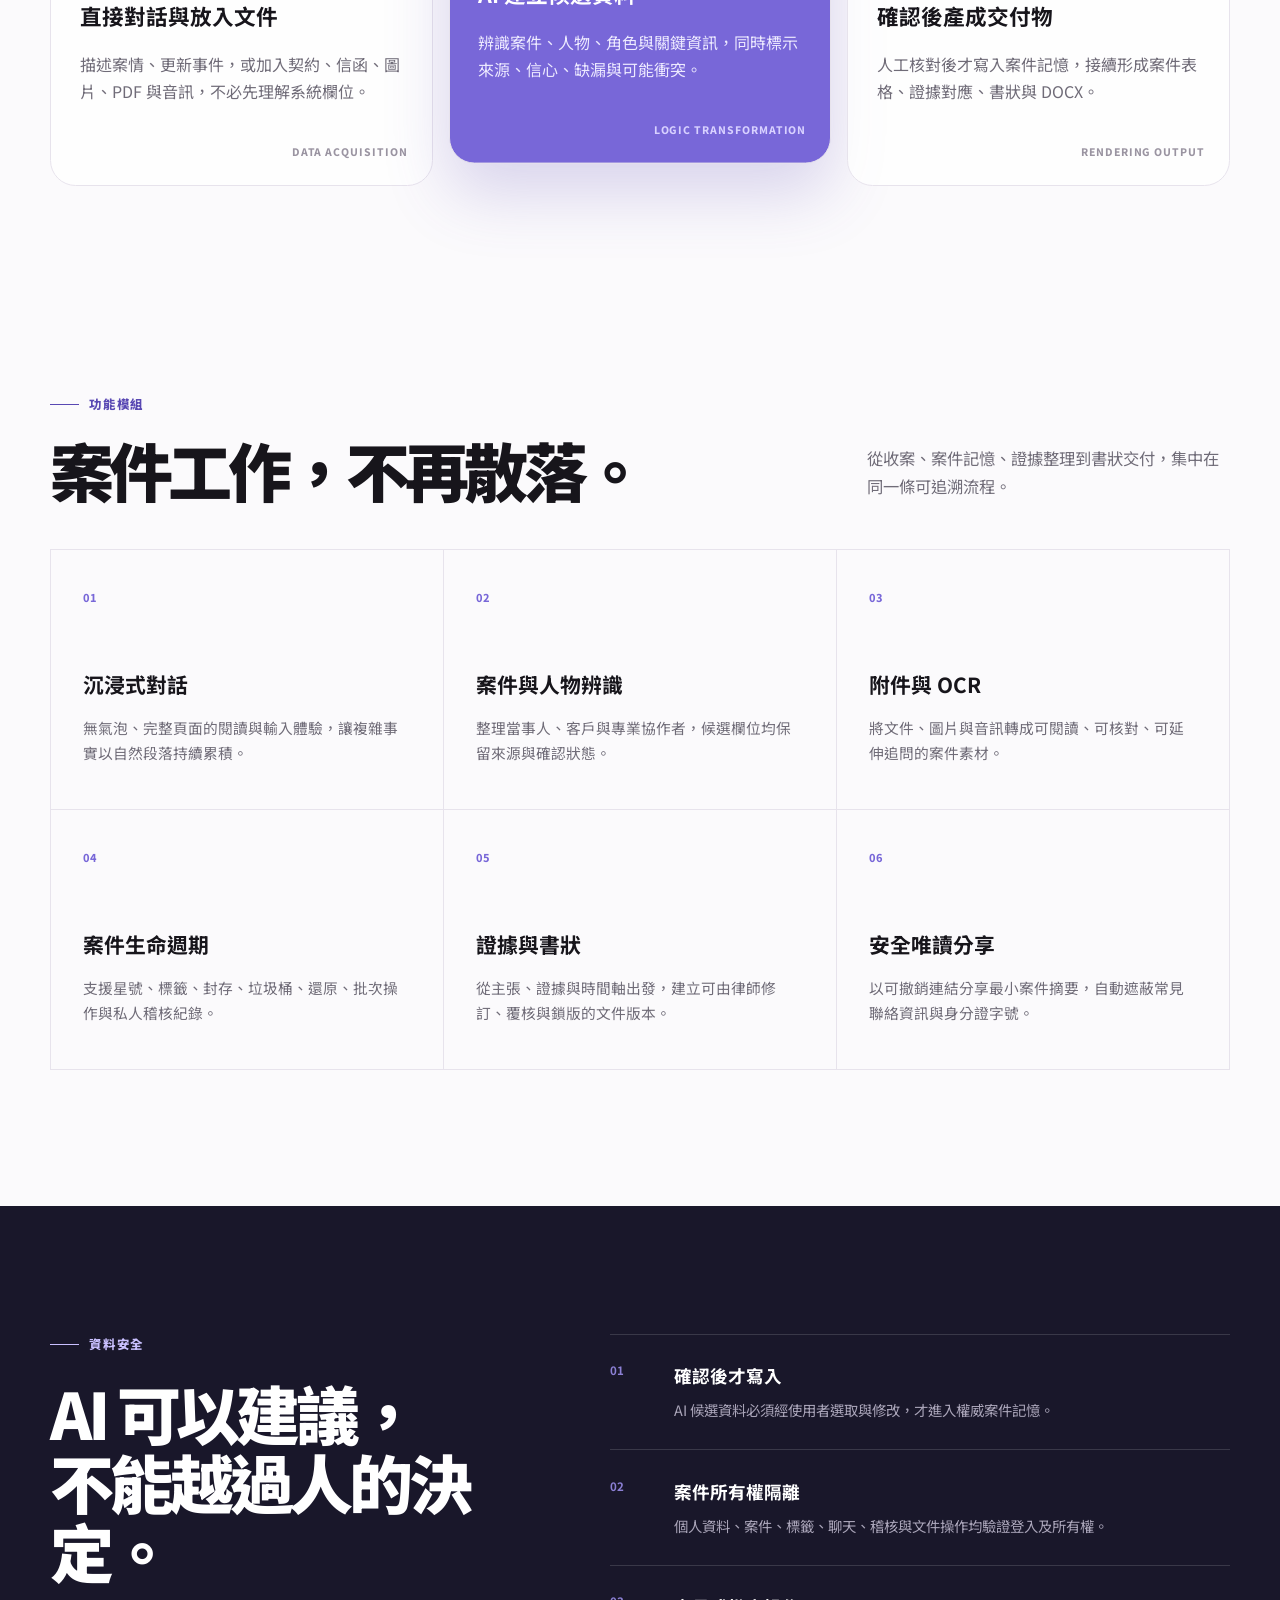
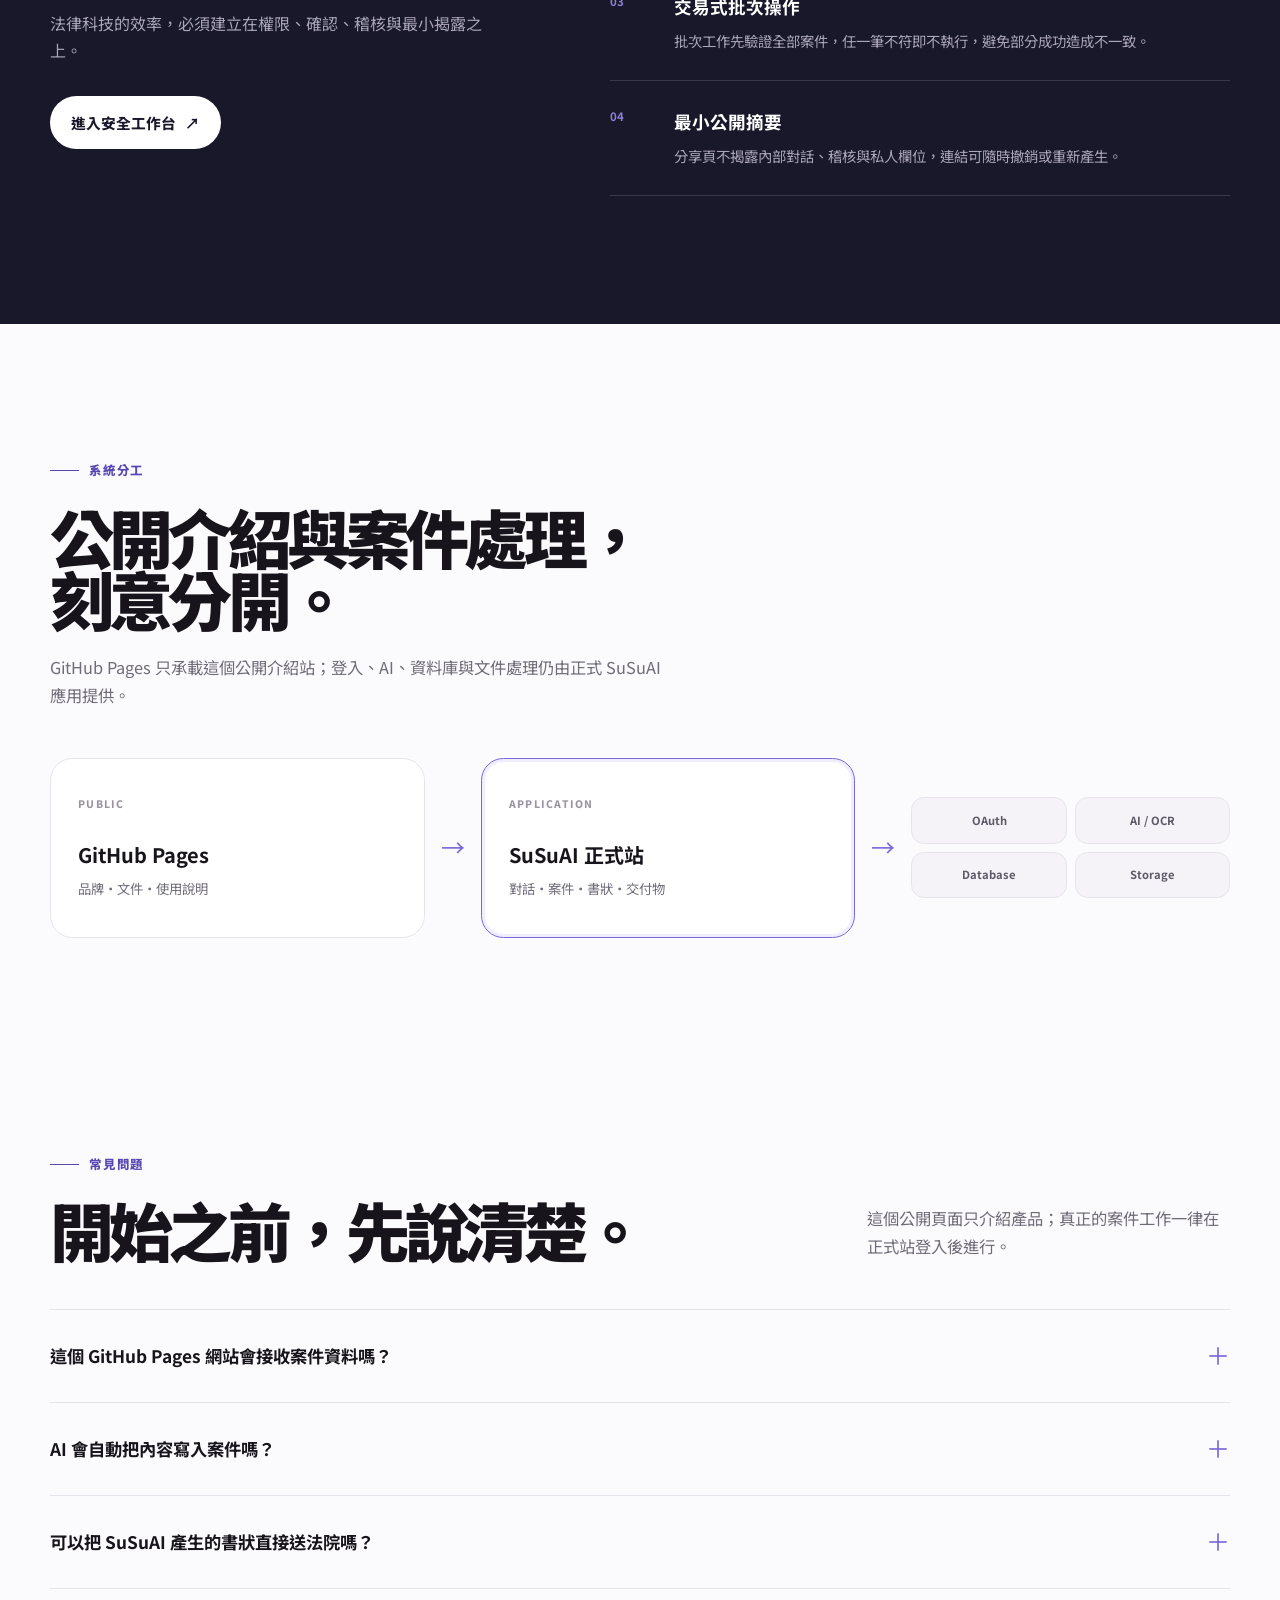
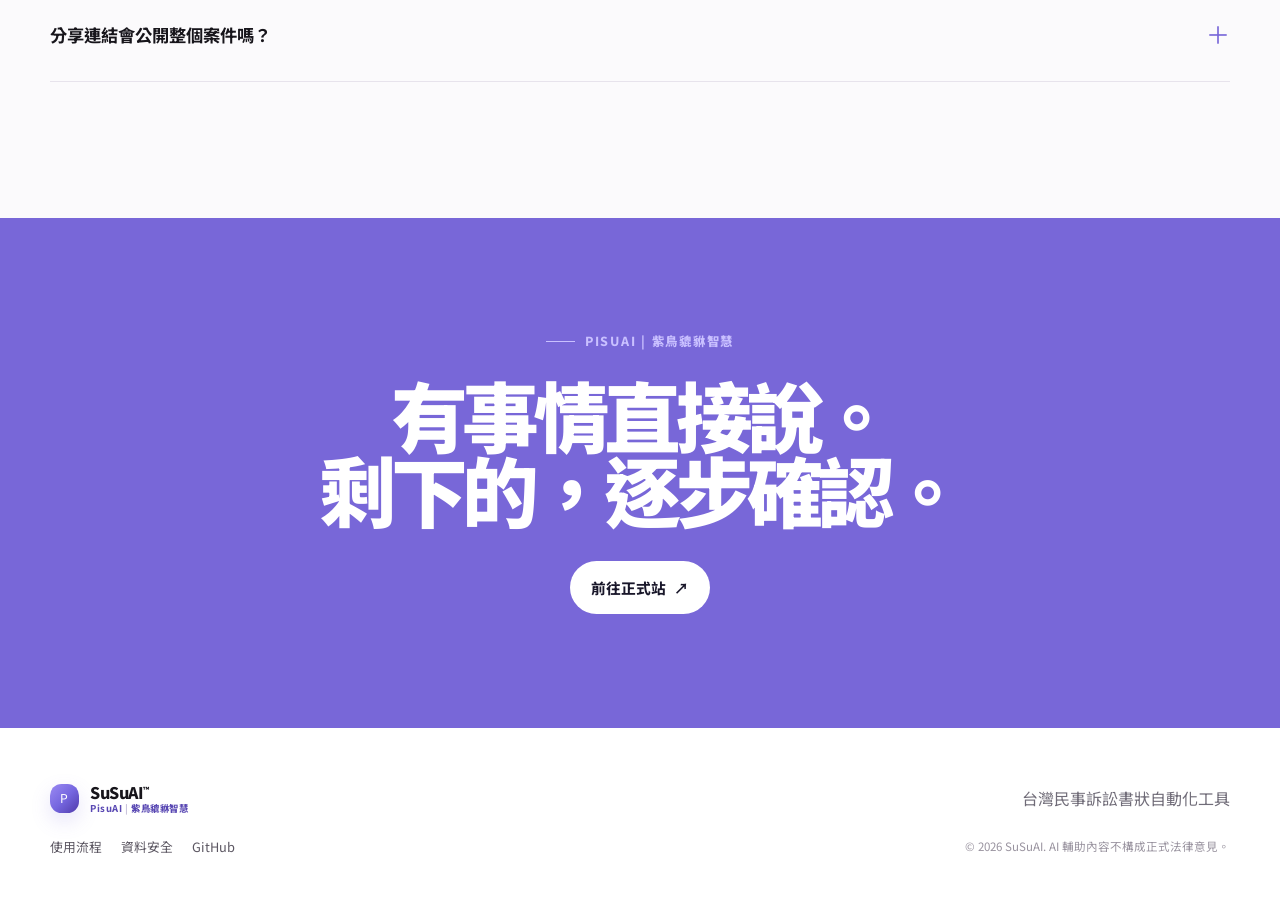
==== commit 7ae3ec3a: "Add PisuAI purple-bird brand signature" ====
--- a/index.html
+++ b/index.html
@@ -11,6 +11,7 @@
     <meta name="robots" content="index,follow,max-image-preview:large" />
     <meta property="og:type" content="website" />
     <meta property="og:locale" content="zh_TW" />
+    <meta property="og:site_name" content="PisuAI｜紫鳥貔貅智慧" />
     <meta property="og:title" content="SuSuAI｜民事書狀，說清楚就開始" />
     <meta
       property="og:description"
@@ -38,11 +39,13 @@
       <a class="brand" href="#top" aria-label="SuSuAI 首頁">
         <span class="brand-mark" aria-hidden="true">
           <svg viewBox="0 0 32 32" role="img">
-            <path d="M7 23.5C14.5 23 21.5 16 24 7.5c-5.2 3-10.4 7.8-13.5 14" />
-            <path d="m8.5 18.5 5.5 5.5M11 14.5l5.5 5.5" />
+            <path d="M25 10c-5-3.8-12.8-2.8-16.2 2.4-3 4.7-1.2 11.5 3.7 14.2 4.8 2.7 10.8 1.5 14.7-2.2" />
+            <path d="m9 13-6 3 6 3M11 20c4-3.6 9.2-3 14 1.8" />
+            <path class="brand-horn" d="m13 11 3-6 2 6.5" />
+            <circle class="brand-eye" cx="11.5" cy="12.5" r="1.2" />
           </svg>
         </span>
-        <span>SuSuAI<sup>™</sup></span>
+        <span class="brand-copy"><span class="brand-product">SuSuAI<sup>™</sup></span><span class="brand-signature">PisuAI <b>|</b> 紫鳥貔貅智慧</span></span>
       </a>
 
       <button class="menu-toggle" type="button" aria-expanded="false" aria-controls="site-nav" data-menu-toggle>
@@ -65,7 +68,7 @@
     <main id="main">
       <section class="hero" id="top">
         <div class="hero-copy">
-          <p class="eyebrow"><span></span> 對話式民事訴訟工作台</p>
+          <p class="eyebrow"><span></span> PisuAI | 紫鳥貔貅智慧 · 對話式民事訴訟工作台</p>
           <h1>民事書狀，<br /><em>說清楚</em>就開始。</h1>
           <p class="hero-lead">
             有事情直接說，有文件直接放，有更新直接告訴 SuSu。AI 先整理成候選資料，經您確認後，才正式寫入案件。
@@ -214,14 +217,14 @@
       </section>
 
       <section class="closing-cta">
-        <p class="eyebrow light"><span></span> SuSuAI™</p>
+        <p class="eyebrow light"><span></span> PisuAI | 紫鳥貔貅智慧</p>
         <h2>有事情直接說。<br />剩下的，逐步確認。</h2>
         <a class="button button-light" href="https://susuai2.manus.space/" target="_blank" rel="noopener noreferrer">前往正式站 <span aria-hidden="true">↗</span></a>
       </section>
     </main>
 
     <footer class="site-footer">
-      <a class="brand" href="#top"><span class="brand-mark small" aria-hidden="true">S</span><span>SuSuAI<sup>™</sup></span></a>
+      <a class="brand" href="#top"><span class="brand-mark small" aria-hidden="true">P</span><span class="brand-copy"><span class="brand-product">SuSuAI<sup>™</sup></span><span class="brand-signature">PisuAI <b>|</b> 紫鳥貔貅智慧</span></span></a>
       <p>台灣民事訴訟書狀自動化工具</p>
       <nav aria-label="頁尾導覽"><a href="#workflow">使用流程</a><a href="#security">資料安全</a><a href="https://github.com/KuohuaFan/susuai-pages" target="_blank" rel="noopener noreferrer">GitHub</a></nav>
       <p class="copyright">© <span data-year></span> SuSuAI. AI 輔助內容不構成正式法律意見。</p>
--- a/styles.css
+++ b/styles.css
@@ -57,11 +57,17 @@
   border-bottom: 1px solid rgba(231, 227, 236, 0.78);
   backdrop-filter: blur(18px);
 }
-.brand { display: inline-flex; align-items: center; gap: 0.72rem; text-decoration: none; font-size: 1.06rem; font-weight: 850; letter-spacing: -0.03em; }
+.brand { display: inline-flex; min-width: 0; align-items: center; gap: 0.72rem; text-decoration: none; }
 .brand sup { font-size: 0.5em; vertical-align: super; }
-.brand-mark { display: grid; width: 2.15rem; height: 2.15rem; place-items: center; border-radius: 0.72rem; background: var(--lavender-soft); color: var(--lavender); }
+.brand-mark { display: grid; flex: 0 0 auto; width: 2.15rem; height: 2.15rem; place-items: center; border-radius: 0.72rem; background: linear-gradient(135deg, #9b8af3, #7566df 52%, #4f3aaa); color: white; box-shadow: 0 8px 20px rgba(117, 102, 223, 0.18); }
 .brand-mark svg { width: 1.45rem; height: 1.45rem; fill: none; stroke: currentColor; stroke-width: 2.2; stroke-linecap: round; }
+.brand-mark svg .brand-horn { stroke: #f6c86e; }
+.brand-mark svg .brand-eye { fill: #f6c86e; stroke: none; }
 .brand-mark.small { width: 1.8rem; height: 1.8rem; font-size: 0.76rem; }
+.brand-copy { display: grid; min-width: 0; line-height: 1.05; }
+.brand-product { color: var(--ink); font-size: 1rem; font-weight: 850; letter-spacing: -0.03em; }
+.brand-signature { margin-top: 0.23rem; color: var(--lavender-dark); font-size: 0.59rem; font-weight: 750; letter-spacing: 0.055em; white-space: nowrap; }
+.brand-signature b { color: #b3aacd; font-weight: 500; }
 .site-nav { display: flex; align-items: center; gap: 1.7rem; }
 .site-nav a { color: #55515d; font-size: 0.86rem; font-weight: 650; text-decoration: none; transition: color 160ms var(--ease-out); }
 .site-nav a:hover { color: var(--ink); }
@@ -206,6 +212,8 @@
 
 @media (max-width: 620px) {
   .site-header { padding: 0.8rem 1rem; }
+  .brand { gap: 0.55rem; }
+  .brand-signature { font-size: 0.52rem; letter-spacing: 0.025em; }
   .hero { width: min(100% - 2rem, var(--max-width)); min-height: auto; padding: 4rem 0 4.5rem; }
   .hero h1 { font-size: clamp(3.15rem, 15vw, 5rem); }
   .hero-lead { font-size: 1rem; }
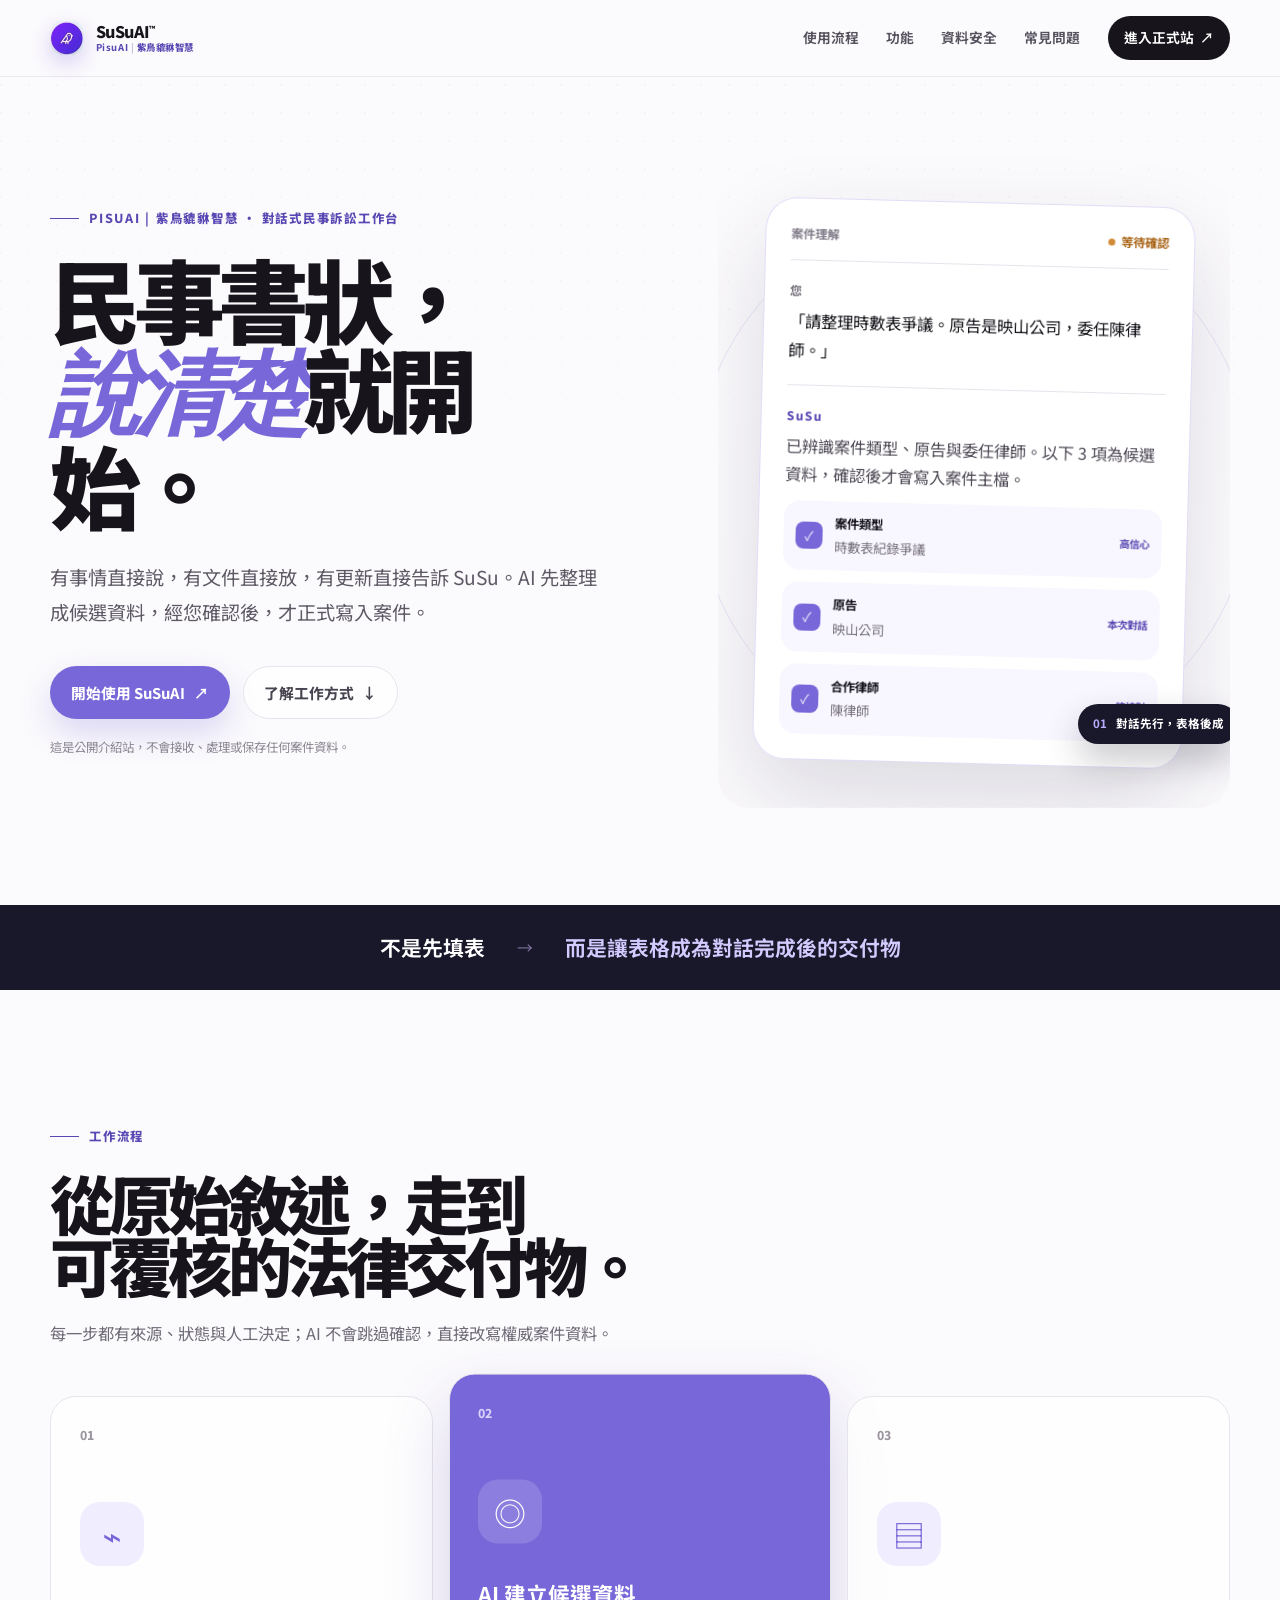
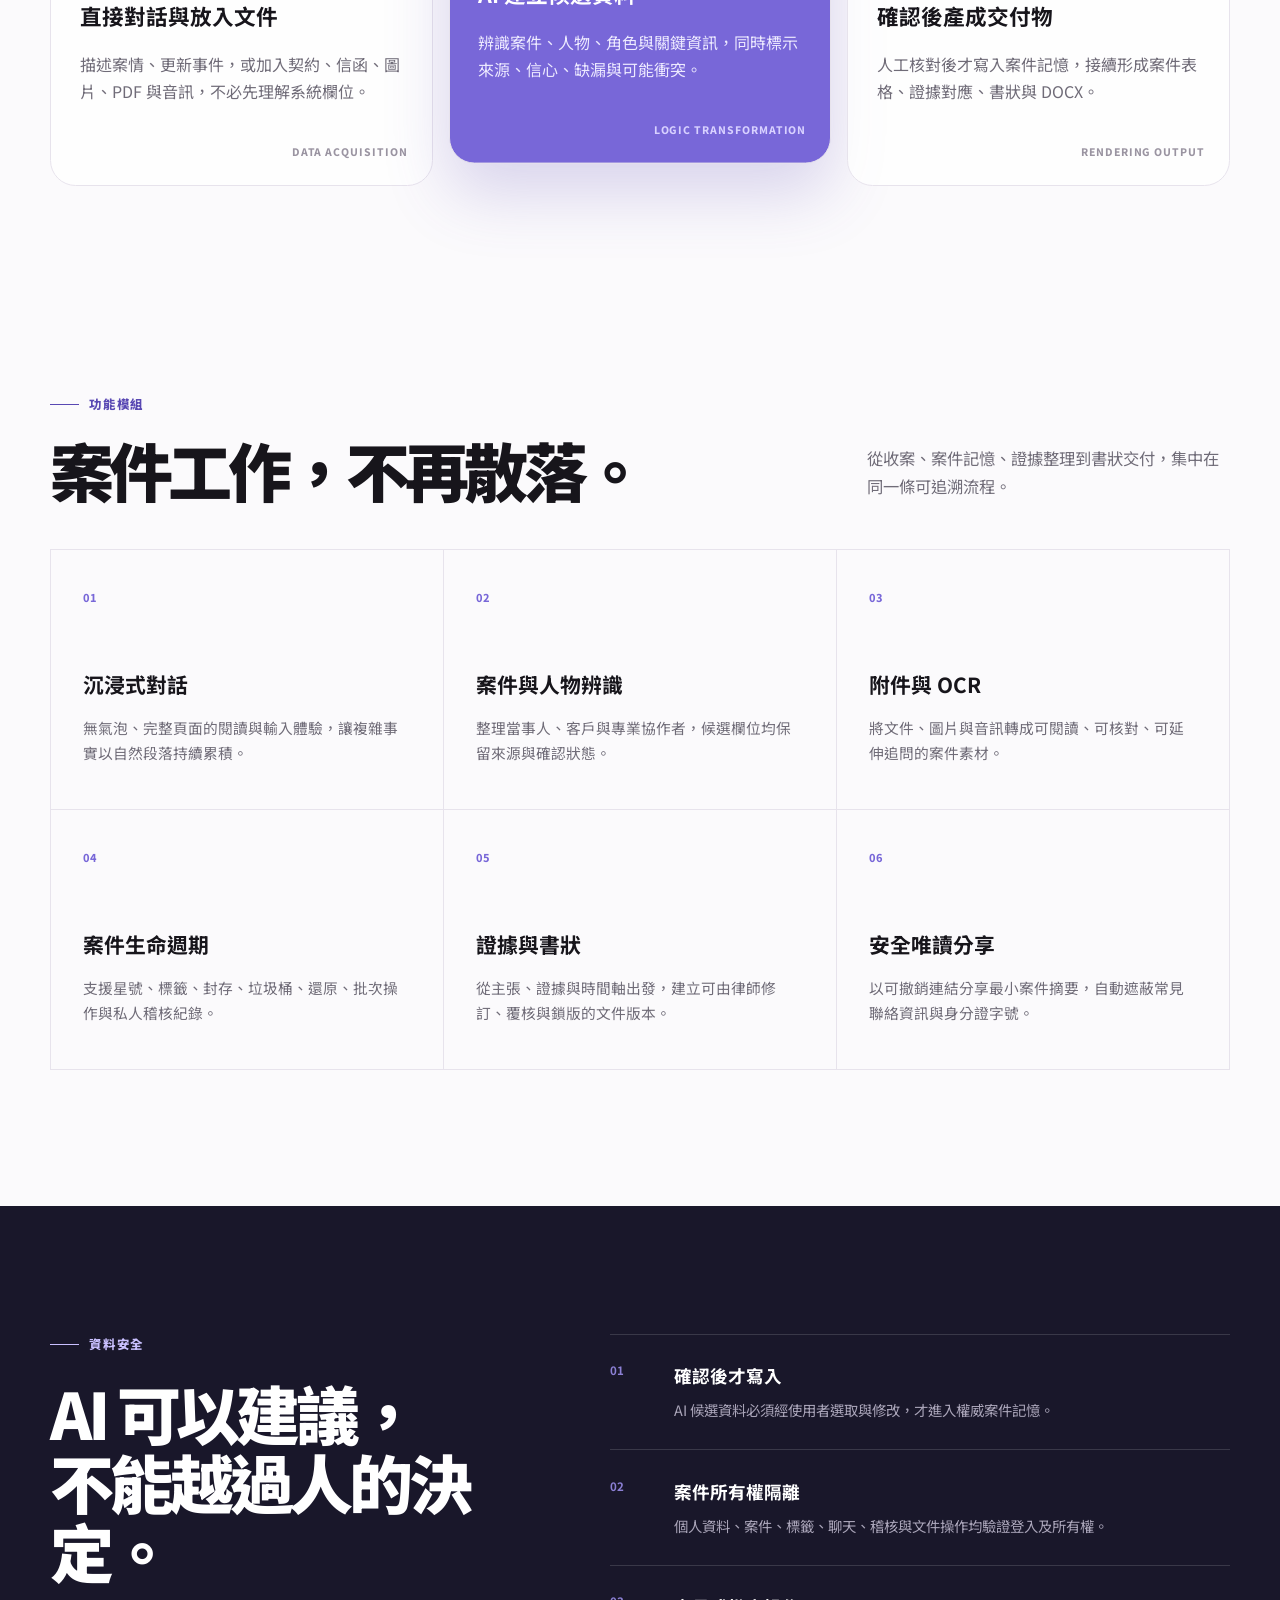
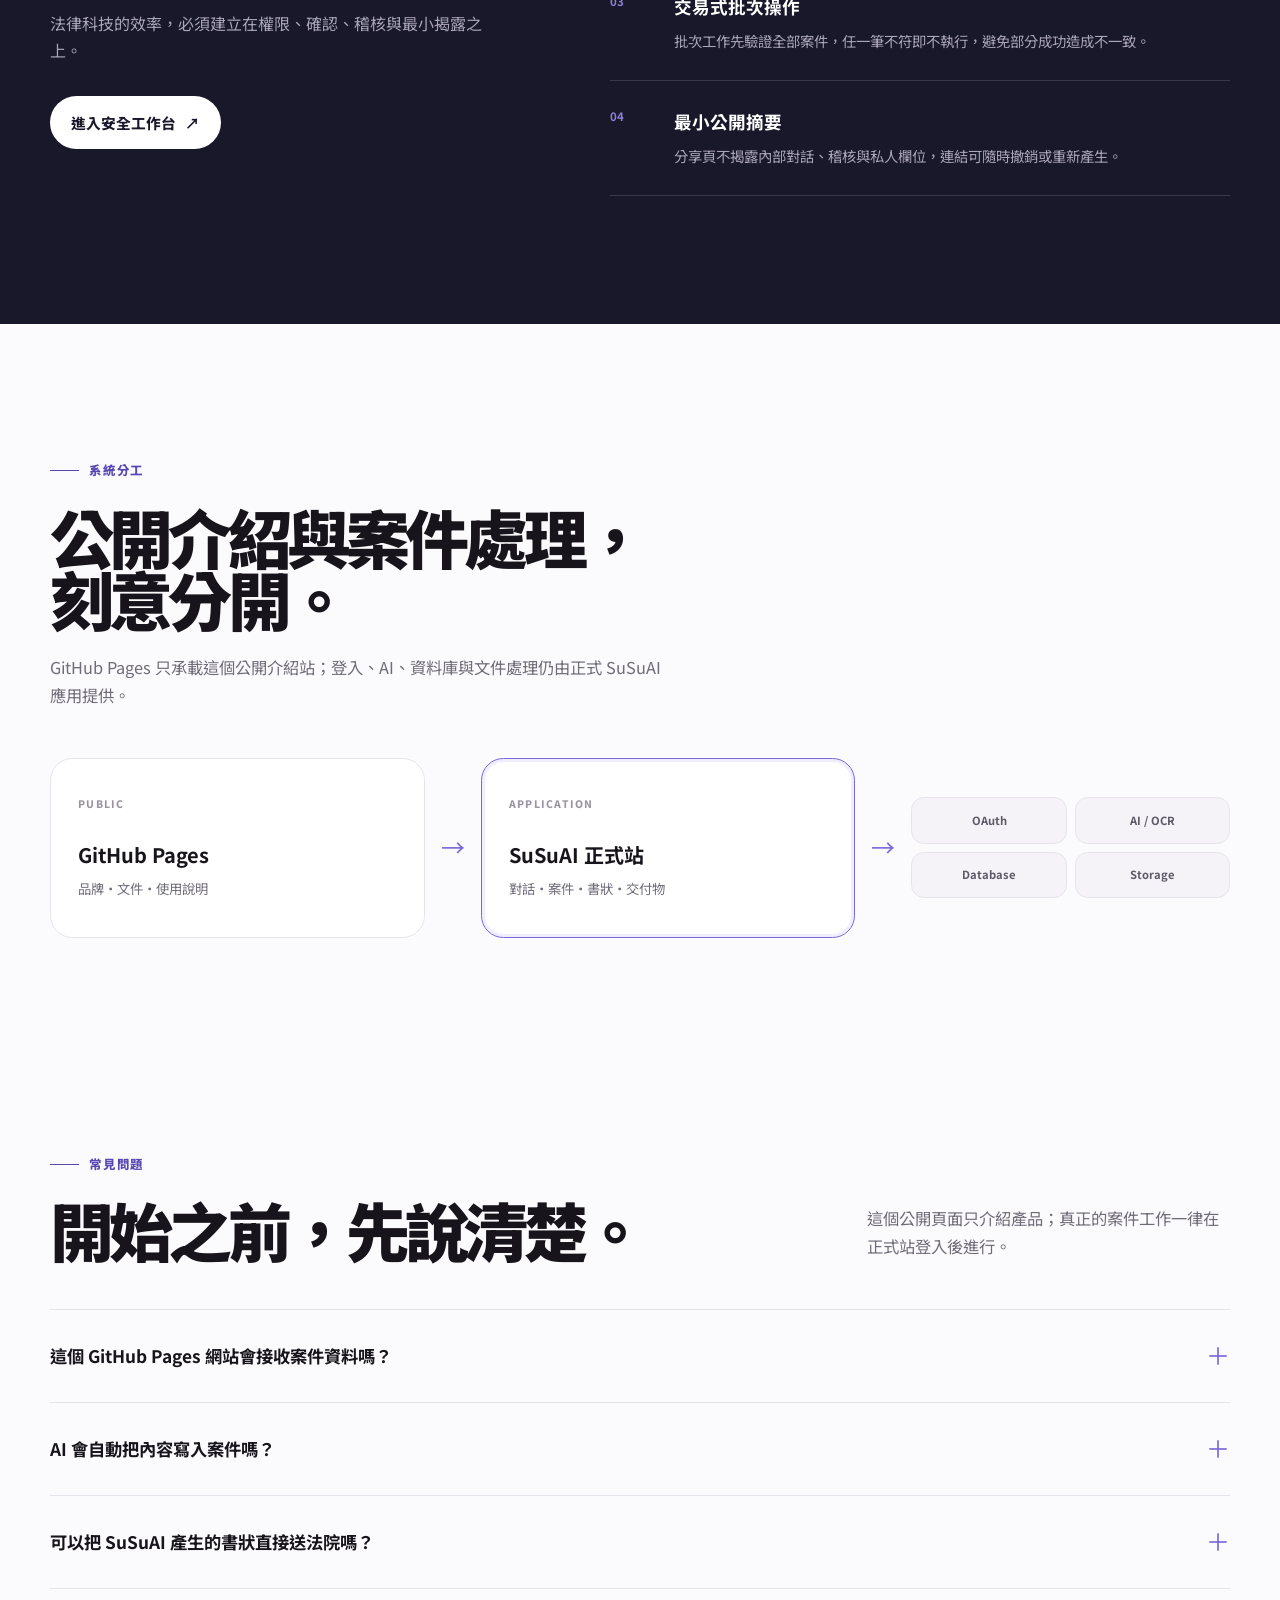
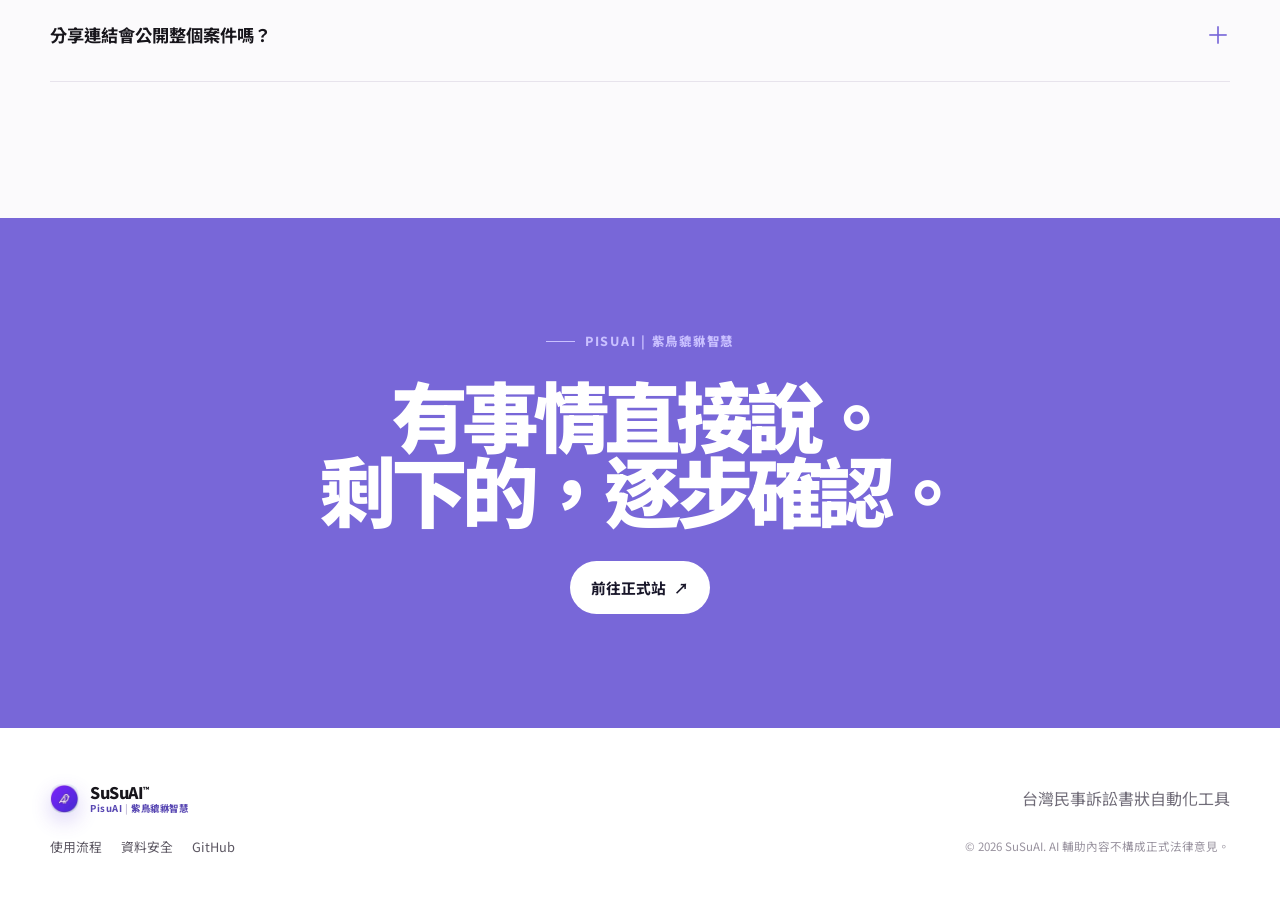
==== commit 14672c2a: "Replace brand mark with supplied purple bird logo" ====
--- a/index.html
+++ b/index.html
@@ -25,10 +25,7 @@
       href="https://fonts.googleapis.com/css2?family=Noto+Sans+TC:wght@400;500;600;700;800;900&family=Source+Serif+4:ital,wght@0,600;1,600&display=swap"
       rel="stylesheet"
     />
-    <link
-      rel="icon"
-      href="data:image/svg+xml,%3Csvg xmlns='http://www.w3.org/2000/svg' viewBox='0 0 64 64'%3E%3Crect width='64' height='64' rx='16' fill='%23eeeafd'/%3E%3Cpath d='M18 43c12-1 22-11 25-24-8 5-15 12-19 22m-3-4 8 8m-5-14 8 8' fill='none' stroke='%237565d8' stroke-width='4' stroke-linecap='round'/%3E%3C/svg%3E"
-    />
+    <link rel="icon" type="image/png" href="./pisuai-logo.png" />
     <link rel="stylesheet" href="./styles.css" />
     <title>SuSuAI｜民事書狀，說清楚就開始</title>
   </head>
@@ -38,12 +35,7 @@
     <header class="site-header" data-header>
       <a class="brand" href="#top" aria-label="SuSuAI 首頁">
         <span class="brand-mark" aria-hidden="true">
-          <svg viewBox="0 0 32 32" role="img">
-            <path d="M25 10c-5-3.8-12.8-2.8-16.2 2.4-3 4.7-1.2 11.5 3.7 14.2 4.8 2.7 10.8 1.5 14.7-2.2" />
-            <path d="m9 13-6 3 6 3M11 20c4-3.6 9.2-3 14 1.8" />
-            <path class="brand-horn" d="m13 11 3-6 2 6.5" />
-            <circle class="brand-eye" cx="11.5" cy="12.5" r="1.2" />
-          </svg>
+          <img src="./pisuai-logo.png" alt="" />
         </span>
         <span class="brand-copy"><span class="brand-product">SuSuAI<sup>™</sup></span><span class="brand-signature">PisuAI <b>|</b> 紫鳥貔貅智慧</span></span>
       </a>
@@ -224,7 +216,7 @@
     </main>
 
     <footer class="site-footer">
-      <a class="brand" href="#top"><span class="brand-mark small" aria-hidden="true">P</span><span class="brand-copy"><span class="brand-product">SuSuAI<sup>™</sup></span><span class="brand-signature">PisuAI <b>|</b> 紫鳥貔貅智慧</span></span></a>
+      <a class="brand" href="#top"><span class="brand-mark small" aria-hidden="true"><img src="./pisuai-logo.png" alt="" /></span><span class="brand-copy"><span class="brand-product">SuSuAI<sup>™</sup></span><span class="brand-signature">PisuAI <b>|</b> 紫鳥貔貅智慧</span></span></a>
       <p>台灣民事訴訟書狀自動化工具</p>
       <nav aria-label="頁尾導覽"><a href="#workflow">使用流程</a><a href="#security">資料安全</a><a href="https://github.com/KuohuaFan/susuai-pages" target="_blank" rel="noopener noreferrer">GitHub</a></nav>
       <p class="copyright">© <span data-year></span> SuSuAI. AI 輔助內容不構成正式法律意見。</p>
--- a/styles.css
+++ b/styles.css
@@ -59,10 +59,8 @@
 }
 .brand { display: inline-flex; min-width: 0; align-items: center; gap: 0.72rem; text-decoration: none; }
 .brand sup { font-size: 0.5em; vertical-align: super; }
-.brand-mark { display: grid; flex: 0 0 auto; width: 2.15rem; height: 2.15rem; place-items: center; border-radius: 0.72rem; background: linear-gradient(135deg, #9b8af3, #7566df 52%, #4f3aaa); color: white; box-shadow: 0 8px 20px rgba(117, 102, 223, 0.18); }
-.brand-mark svg { width: 1.45rem; height: 1.45rem; fill: none; stroke: currentColor; stroke-width: 2.2; stroke-linecap: round; }
-.brand-mark svg .brand-horn { stroke: #f6c86e; }
-.brand-mark svg .brand-eye { fill: #f6c86e; stroke: none; }
+.brand-mark { display: grid; flex: 0 0 auto; width: 2.15rem; height: 2.15rem; overflow: hidden; place-items: center; border-radius: 0.72rem; box-shadow: 0 8px 20px rgba(92, 52, 219, 0.2); }
+.brand-mark img { display: block; width: 100%; height: 100%; object-fit: cover; }
 .brand-mark.small { width: 1.8rem; height: 1.8rem; font-size: 0.76rem; }
 .brand-copy { display: grid; min-width: 0; line-height: 1.05; }
 .brand-product { color: var(--ink); font-size: 1rem; font-weight: 850; letter-spacing: -0.03em; }
